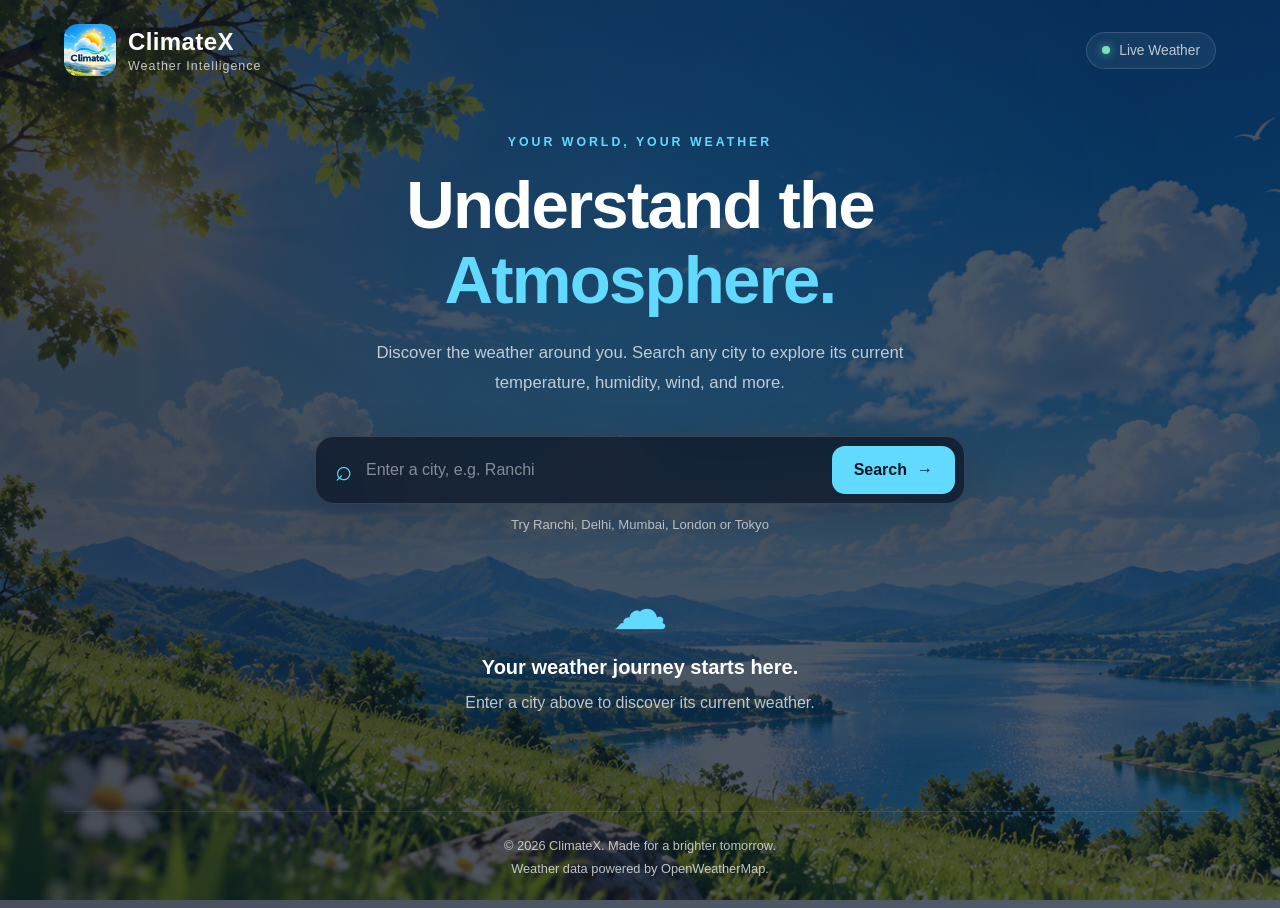
==== index.html @ df464b5b "Add Celsius and Fahrenheit temperature toggle" ====
<!DOCTYPE html>
<html lang="en">
<head>
    <meta charset="UTF-8">
    <meta name="viewport" content="width=device-width, initial-scale=1.0">
    <meta name="theme-color" content="#101827">
    <meta name="description" content="ClimateX — Explore current weather conditions, temperature, humidity, and wind speed for cities around the world.">
    <title>ClimateX | Weather Intelligence</title>
    <link rel="stylesheet" href="style.css">
</head>
<body>

    <div class="page-overlay"></div>

    <header class="header">
        <a href="#" class="brand" aria-label="ClimateX home">
            <img src="image/logo.png" alt="ClimateX logo" class="logo">
            <div class="brand-text">
                <h2>ClimateX</h2>
                <p>Weather Intelligence</p>
            </div>
        </a>

        <div class="header-label">
            <span class="status-dot"></span>
            Live Weather
        </div>
    </header>

    <main class="main-content">

        <section class="hero">
            <p class="eyebrow">YOUR WORLD, YOUR WEATHER</p>
            <h1>Understand the <span>Atmosphere.</span></h1>
            <p class="hero-description">
                Discover the weather around you. Search any city to explore
                its current temperature, humidity, wind, and more.
            </p>
        </section>

        <section class="search-section" aria-label="Search for a city">
            <form id="weatherForm" class="search-form">
                <label for="cityInput" class="sr-only">Enter city name</label>

                <span class="search-icon" aria-hidden="true">⌕</span>

                <input
                    type="text"
                    id="cityInput"
                    placeholder="Enter a city, e.g. Ranchi"
                    autocomplete="off"
                    maxlength="100"
                    required
                >

                <button type="submit" id="searchBtn">
                    Search <span aria-hidden="true">→</span>
                </button>
            </form>

            <p class="search-hint">
                Try Ranchi, Delhi, Mumbai, London or Tokyo
            </p>
        </section>

        <div id="loading" class="loading" role="status" aria-live="polite" hidden>
            <div class="spinner"></div>
            <p>Gathering weather intelligence...</p>
        </div>

        <div id="errorMessage" class="error-message" role="alert" hidden></div>

        <section id="weatherCard" class="weather-card" aria-label="Current weather" hidden>

            <div class="weather-card-header">
                <div>
                    <p class="card-label">CURRENT CONDITIONS</p>
                    <h2 id="cityName">City</h2>
                    <p id="countryName" class="country-name"></p>
                    <p id="currentDateTime" class="current-date-time">
                        Local date and time
                    </p>
                </div>

                <div class="weather-icon-container">
                    <img id="weatherIcon" src="" alt="" class="weather-icon">
                </div>
            </div>

            <div class="temperature-section">

                <div class="temperature-heading">
                    <span class="temperature-caption">Current temperature</span>

                    <div class="unit-toggle" role="group" aria-label="Temperature unit">
                        <button
                            type="button"
                            id="celsiusBtn"
                            class="unit-btn active"
                            aria-pressed="true"
                        >°C</button>

                        <button
                            type="button"
                            id="fahrenheitBtn"
                            class="unit-btn"
                            aria-pressed="false"
                        >°F</button>
                    </div>
                </div>

                <div class="temperature-value">
                    <span id="temperature">--</span>
                    <span class="degree" id="temperatureUnit">°C</span>
                </div>

                <p id="condition" class="weather-condition">Weather condition</p>
                <p class="temperature-caption">Current conditions</p>

            </div>

            <div class="weather-details">
                <article class="detail-item">
                    <div class="detail-icon" aria-hidden="true">💧</div>
                    <div>
                        <p class="detail-label">Humidity</p>
                        <p id="humidity" class="detail-value">--%</p>
                    </div>
                </article>

                <article class="detail-item">
                    <div class="detail-icon" aria-hidden="true">🌡️</div>
                    <div>
                        <p class="detail-label">Feels Like</p>
                        <p id="feelsLike" class="detail-value">--°C</p>
                    </div>
                </article>

                <article class="detail-item">
                    <div class="detail-icon" aria-hidden="true">💨</div>
                    <div>
                        <p class="detail-label">Wind Speed</p>
                        <p id="wind" class="detail-value">-- m/s</p>
                    </div>
                </article>
            </div>

            <button type="button" id="refreshBtn" class="refresh-btn">
                <span aria-hidden="true">↻</span> Refresh Weather
            </button>

        </section>

        <section id="emptyState" class="empty-state">
            <div class="empty-icon" aria-hidden="true">☁</div>
            <h2>Your weather journey starts here.</h2>
            <p>Enter a city above to discover its current weather.</p>
        </section>

    </main>

    <footer class="footer">
        <p>© 2026 ClimateX. Made for a brighter tomorrow.</p>
        <p>Weather data powered by OpenWeatherMap.</p>
    </footer>

    <script src="config.js"></script>
    <script src="scripts.js"></script>
</body>
</html>
---- style.css ----
/* ========================================
   ClimateX — Weather Intelligence
   Step 12: Temperature Toggle UI
======================================== */

:root {
    --accent: #62d9ff;
    --accent-dark: #26b7e8;
    --text-primary: #ffffff;
    --text-secondary: rgba(255, 255, 255, 0.72);
    --glass: rgba(15, 25, 43, 0.72);
    --glass-border: rgba(255, 255, 255, 0.14);
    --danger: #ff8585;
}

* {
    margin: 0;
    padding: 0;
    box-sizing: border-box;
}

html {
    scroll-behavior: smooth;
}

body {
    min-height: 100vh;
    display: flex;
    flex-direction: column;
    font-family: "Segoe UI", Arial, sans-serif;
    color: var(--text-primary);
    background:
        linear-gradient(135deg, rgba(9, 17, 33, 0.78), rgba(10, 25, 43, 0.70)),
        url("image/background.png") center / cover fixed no-repeat;
    overflow-x: hidden;
}

[hidden] {
    display: none !important;
}

.page-overlay {
    position: fixed;
    inset: 0;
    z-index: -1;
    pointer-events: none;
    background: radial-gradient(
        circle at 50% 30%,
        rgba(65, 158, 210, 0.12),
        transparent 60%
    );
}

/* Header */

.header {
    width: min(1160px, 90%);
    margin: 0 auto;
    padding: 24px 0;
    display: flex;
    align-items: center;
    justify-content: space-between;
    gap: 20px;
}

.brand {
    display: inline-flex;
    align-items: center;
    gap: 12px;
    color: inherit;
    text-decoration: none;
}

.logo {
    width: 52px;
    height: 52px;
    object-fit: contain;
    border-radius: 14px;
}

.brand-text h2 {
    font-size: 1.5rem;
    letter-spacing: 0.4px;
    font-weight: 750;
}

.brand-text p {
    margin-top: 3px;
    color: var(--text-secondary);
    font-size: 0.78rem;
    letter-spacing: 1px;
}

.header-label {
    display: flex;
    align-items: center;
    gap: 9px;
    padding: 10px 15px;
    border: 1px solid var(--glass-border);
    border-radius: 30px;
    background: rgba(255, 255, 255, 0.06);
    color: var(--text-secondary);
    font-size: 0.86rem;
}

.status-dot {
    width: 8px;
    height: 8px;
    background: #73e6b2;
    border-radius: 50%;
    box-shadow: 0 0 10px rgba(115, 230, 178, 0.7);
}

/* Main content */

.main-content {
    width: min(850px, 90%);
    margin: 35px auto 65px;
    flex: 1;
}

.hero {
    text-align: center;
    margin-bottom: 38px;
    animation: fadeUp 0.7s ease both;
}

.eyebrow {
    color: var(--accent);
    font-size: 0.77rem;
    font-weight: 700;
    letter-spacing: 3px;
    margin-bottom: 18px;
}

.hero h1 {
    font-size: clamp(2.25rem, 6vw, 4.2rem);
    line-height: 1.12;
    letter-spacing: -1.8px;
    font-weight: 800;
}

.hero h1 span {
    color: var(--accent);
}

.hero-description {
    max-width: 590px;
    margin: 20px auto 0;
    color: var(--text-secondary);
    font-size: 1.05rem;
    line-height: 1.8;
}

/* Search */

.search-section {
    width: min(650px, 100%);
    margin: 0 auto 32px;
}

.search-form {
    display: flex;
    align-items: center;
    gap: 12px;
    padding: 9px;
    border: 1px solid var(--glass-border);
    border-radius: 19px;
    background: rgba(16, 27, 44, 0.82);
    box-shadow: 0 16px 50px rgba(0, 0, 0, 0.18);
    backdrop-filter: blur(16px);
    transition: border-color 0.25s, box-shadow 0.25s;
}

.search-form:focus-within {
    border-color: rgba(98, 217, 255, 0.7);
    box-shadow: 0 0 0 4px rgba(98, 217, 255, 0.08);
}

.search-icon {
    padding-left: 10px;
    color: var(--accent);
    font-size: 1.8rem;
    line-height: 1;
}

.search-form input {
    width: 100%;
    min-width: 0;
    padding: 13px 2px;
    border: none;
    outline: none;
    color: white;
    background: transparent;
    font: inherit;
    font-size: 1rem;
}

.search-form input::placeholder {
    color: rgba(255, 255, 255, 0.48);
}

.search-form button {
    display: flex;
    align-items: center;
    justify-content: center;
    gap: 10px;
    flex-shrink: 0;
    min-height: 48px;
    padding: 0 22px;
    border: none;
    border-radius: 13px;
    color: #071623;
    background: var(--accent);
    font: inherit;
    font-weight: 750;
    cursor: pointer;
    transition: background 0.2s, transform 0.2s;
}

.search-form button:hover:not(:disabled) {
    background: #a0eaff;
    transform: translateY(-1px);
}

.search-form button:disabled {
    opacity: 0.7;
    cursor: wait;
}

.search-hint {
    margin: 13px 4px 0;
    color: var(--text-secondary);
    text-align: center;
    font-size: 0.82rem;
}

/* Loading and errors */

.loading {
    display: flex;
    align-items: center;
    justify-content: center;
    gap: 13px;
    margin: 25px auto;
    color: var(--text-secondary);
}

.spinner {
    width: 23px;
    height: 23px;
    border: 3px solid rgba(255, 255, 255, 0.18);
    border-top-color: var(--accent);
    border-radius: 50%;
    animation: spin 0.8s linear infinite;
}

.error-message {
    width: min(650px, 100%);
    margin: 20px auto;
    padding: 15px 18px;
    border: 1px solid rgba(255, 133, 133, 0.35);
    border-radius: 13px;
    background: rgba(130, 33, 42, 0.25);
    color: #ffd0d0;
    line-height: 1.6;
}

/* Weather card */

.weather-card {
    width: min(650px, 100%);
    margin: 32px auto;
    padding: 30px;
    overflow: hidden;
    border: 1px solid var(--glass-border);
    border-radius: 26px;
    background: var(--glass);
    box-shadow: 0 25px 75px rgba(0, 0, 0, 0.24);
    backdrop-filter: blur(20px);
    animation: cardAppear 0.5s ease both;
}

.weather-card-header {
    display: flex;
    align-items: center;
    justify-content: space-between;
    gap: 15px;
}

.card-label {
    margin-bottom: 10px;
    color: var(--accent);
    font-size: 0.72rem;
    font-weight: 750;
    letter-spacing: 2px;
}

.weather-card-header h2 {
    font-size: clamp(1.7rem, 5vw, 2.3rem);
    overflow-wrap: anywhere;
}

.country-name {
    margin-top: 4px;
    color: var(--text-secondary);
}

.current-date-time {
    margin: 12px 0 0;
    color: var(--text-secondary);
    font-size: 0.86rem;
    line-height: 1.6;
}

.weather-icon-container {
    display: flex;
    align-items: center;
    justify-content: center;
    flex-shrink: 0;
    width: 100px;
    height: 100px;
    border-radius: 22px;
    background: rgba(255, 255, 255, 0.055);
}

.weather-icon {
    width: 100px;
    height: 100px;
    object-fit: contain;
    animation: floatIcon 3s ease-in-out infinite;
}

/* Temperature display */

.temperature-section {
    padding: 24px 0 28px;
    border-bottom: 1px solid var(--glass-border);
}

.temperature-heading {
    display: flex;
    align-items: center;
    justify-content: space-between;
    gap: 12px;
    margin-bottom: 12px;
}

.temperature-caption {
    color: var(--text-secondary);
    font-size: 0.85rem;
}

.unit-toggle {
    display: flex;
    gap: 4px;
    padding: 4px;
    border: 1px solid var(--glass-border);
    border-radius: 12px;
    background: rgba(255, 255, 255, 0.05);
}

.unit-btn {
    min-width: 42px;
    padding: 8px 10px;
    border: none;
    border-radius: 8px;
    color: var(--text-secondary);
    background: transparent;
    font: inherit;
    font-weight: 700;
    cursor: pointer;
    transition: background 0.2s, color 0.2s, transform 0.2s;
}

.unit-btn:hover {
    color: white;
}

.unit-btn.active {
    color: #071623;
    background: var(--accent);
}

.unit-btn:active {
    transform: scale(0.96);
}

.unit-btn:focus-visible {
    outline: 2px solid white;
    outline-offset: 3px;
}

.temperature-value {
    display: flex;
    align-items: flex-start;
    font-size: clamp(4rem, 12vw, 6rem);
    font-weight: 750;
    letter-spacing: -4px;
    line-height: 1.1;
}

.degree {
    margin-top: 10px;
    color: var(--accent);
    font-size: 2rem;
    letter-spacing: 0;
}

.weather-condition {
    margin-top: 9px;
    color: var(--accent);
    font-size: 1.2rem;
    font-weight: 650;
    text-transform: capitalize;
}

.temperature-section > .temperature-caption {
    margin-top: 6px;
}

/* Weather details */

.weather-details {
    display: grid;
    grid-template-columns: repeat(3, minmax(0, 1fr));
    gap: 12px;
    margin-top: 24px;
}

.detail-item {
    display: flex;
    align-items: center;
    gap: 10px;
    min-width: 0;
    padding: 15px 12px;
    border: 1px solid rgba(255, 255, 255, 0.08);
    border-radius: 15px;
    background: rgba(255, 255, 255, 0.045);
}

.detail-icon {
    font-size: 1.3rem;
}

.detail-label {
    margin-bottom: 5px;
    color: var(--text-secondary);
    font-size: 0.75rem;
}

.detail-value {
    font-size: 1rem;
    font-weight: 750;
    overflow-wrap: anywhere;
}

.refresh-btn {
    display: block;
    margin: 24px auto 0;
    padding: 11px 18px;
    border: 1px solid var(--glass-border);
    border-radius: 12px;
    color: white;
    background: rgba(255, 255, 255, 0.06);
    font: inherit;
    cursor: pointer;
    transition: background 0.2s, border-color 0.2s;
}

.refresh-btn:hover {
    border-color: var(--accent);
    background: rgba(98, 217, 255, 0.1);
}

.refresh-btn span {
    margin-right: 5px;
    color: var(--accent);
    font-size: 1.1rem;
}

/* Empty state */

.empty-state {
    margin: 45px auto 30px;
    text-align: center;
    animation: fadeUp 0.7s ease both;
}

.empty-icon {
    margin-bottom: 14px;
    color: var(--accent);
    font-size: 3.5rem;
}

.empty-state h2 {
    font-size: 1.25rem;
}

.empty-state p {
    margin-top: 10px;
    color: var(--text-secondary);
    line-height: 1.7;
}

/* Footer */

.footer {
    width: min(1160px, 90%);
    margin: 0 auto;
    padding: 22px 0 28px;
    border-top: 1px solid rgba(255, 255, 255, 0.1);
    color: var(--text-secondary);
    text-align: center;
    font-size: 0.8rem;
    line-height: 1.8;
}

/* Accessibility */

.sr-only {
    position: absolute;
    width: 1px;
    height: 1px;
    padding: 0;
    margin: -1px;
    overflow: hidden;
    clip: rect(0, 0, 0, 0);
    white-space: nowrap;
    border: 0;
}

button:focus-visible,
input:focus-visible {
    outline: 2px solid var(--accent);
    outline-offset: 4px;
}

/* Animations */

@keyframes spin {
    to {
        transform: rotate(360deg);
    }
}

@keyframes fadeUp {
    from {
        opacity: 0;
        transform: translateY(14px);
    }

    to {
        opacity: 1;
        transform: translateY(0);
    }
}

@keyframes cardAppear {
    from {
        opacity: 0;
        transform: translateY(14px);
    }

    to {
        opacity: 1;
        transform: translateY(0);
    }
}

@keyframes floatIcon {
    0%, 100% {
        transform: translateY(0);
    }

    50% {
        transform: translateY(-6px);
    }
}

/* Responsive layout */

@media (max-width: 700px) {
    .header {
        padding: 18px 0;
    }

    .main-content {
        margin-top: 25px;
    }

    .hero-description {
        font-size: 0.96rem;
    }

    .weather-card {
        padding: 23px;
    }

    .weather-details {
        grid-template-columns: 1fr;
    }

    .detail-item {
        padding: 13px 15px;
    }
}

@media (max-width: 420px) {
    .header {
        align-items: flex-start;
    }

    .logo {
        width: 43px;
        height: 43px;
    }

    .brand-text h2 {
        font-size: 1.25rem;
    }

    .brand-text p {
        font-size: 0.68rem;
    }

    .header-label {
        padding: 8px 10px;
        font-size: 0.72rem;
    }

    .search-form {
        gap: 6px;
        padding: 7px;
    }

    .search-form input {
        font-size: 0.9rem;
    }

    .search-form button {
        min-height: 44px;
        padding: 0 12px;
        font-size: 0.88rem;
    }

    .search-icon {
        padding-left: 5px;
    }

    .weather-card {
        padding: 18px;
    }

    .weather-icon-container,
    .weather-icon {
        width: 76px;
        height: 76px;
    }

    .temperature-value {
        font-size: 4rem;
    }

    .unit-btn {
        min-width: 38px;
        padding: 8px;
    }
}

@media (prefers-reduced-motion: reduce) {
    *,
    *::before,
    *::after {
        scroll-behavior: auto !important;
        animation-duration: 0.01ms !important;
        animation-iteration-count: 1 !important;
        transition-duration: 0.01ms !important;
    }
}
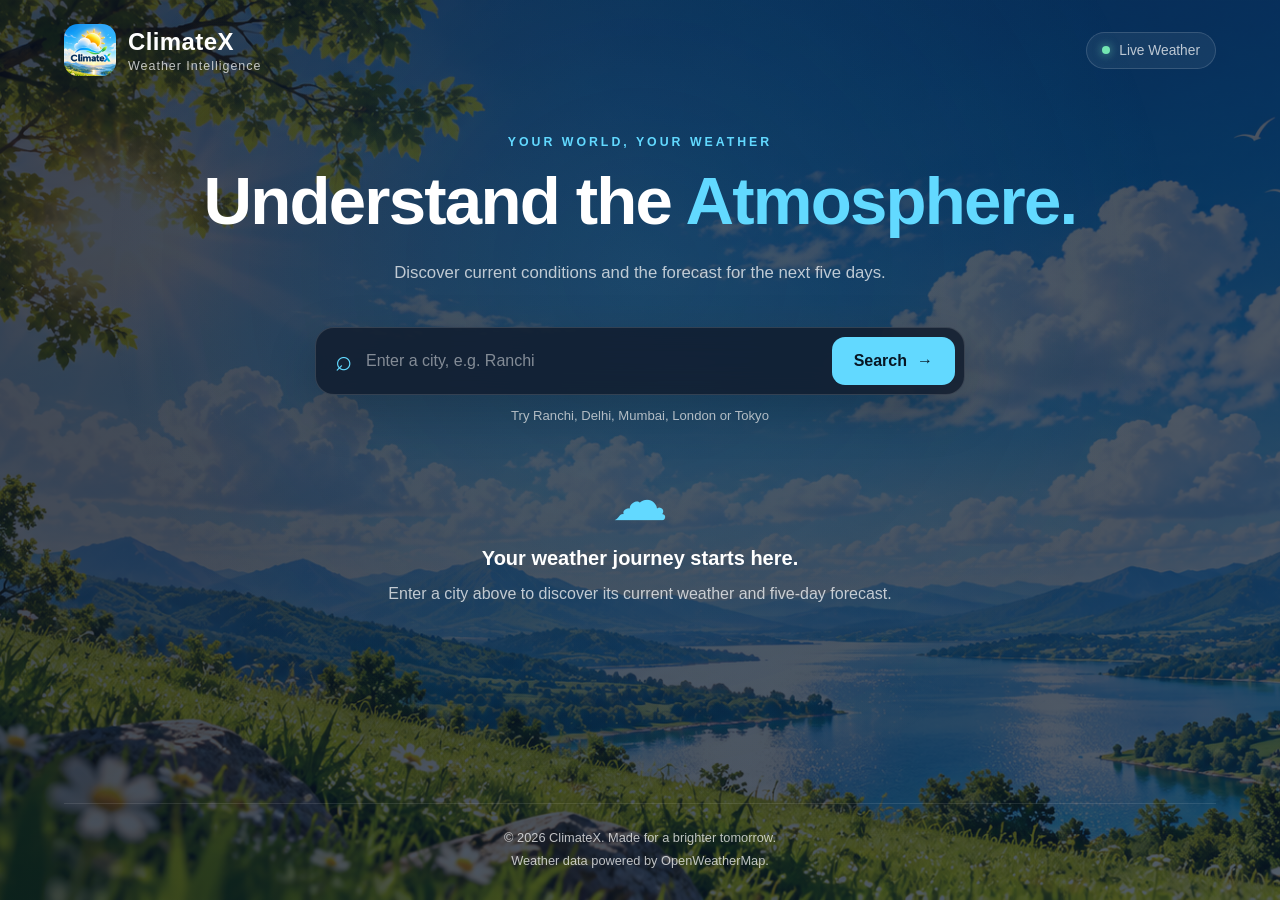
==== commit 1f53f616: "Add five-day weather forecast" ====
--- a/index.html
+++ b/index.html
@@ -4,12 +4,11 @@
     <meta charset="UTF-8">
     <meta name="viewport" content="width=device-width, initial-scale=1.0">
     <meta name="theme-color" content="#101827">
-    <meta name="description" content="ClimateX — Explore current weather conditions, temperature, humidity, and wind speed for cities around the world.">
+    <meta name="description" content="ClimateX — Current weather and five-day forecasts for cities around the world.">
     <title>ClimateX | Weather Intelligence</title>
     <link rel="stylesheet" href="style.css">
 </head>
 <body>
-
     <div class="page-overlay"></div>
 
     <header class="header">
@@ -28,22 +27,18 @@
     </header>
 
     <main class="main-content">
-
         <section class="hero">
             <p class="eyebrow">YOUR WORLD, YOUR WEATHER</p>
             <h1>Understand the <span>Atmosphere.</span></h1>
             <p class="hero-description">
-                Discover the weather around you. Search any city to explore
-                its current temperature, humidity, wind, and more.
+                Discover current conditions and the forecast for the next five days.
             </p>
         </section>
 
         <section class="search-section" aria-label="Search for a city">
             <form id="weatherForm" class="search-form">
                 <label for="cityInput" class="sr-only">Enter city name</label>
-
                 <span class="search-icon" aria-hidden="true">⌕</span>
-
                 <input
                     type="text"
                     id="cityInput"
@@ -52,15 +47,11 @@
                     maxlength="100"
                     required
                 >
-
                 <button type="submit" id="searchBtn">
                     Search <span aria-hidden="true">→</span>
                 </button>
             </form>
-
-            <p class="search-hint">
-                Try Ranchi, Delhi, Mumbai, London or Tokyo
-            </p>
+            <p class="search-hint">Try Ranchi, Delhi, Mumbai, London or Tokyo</p>
         </section>
 
         <div id="loading" class="loading" role="status" aria-live="polite" hidden>
@@ -71,41 +62,24 @@
         <div id="errorMessage" class="error-message" role="alert" hidden></div>
 
         <section id="weatherCard" class="weather-card" aria-label="Current weather" hidden>
-
             <div class="weather-card-header">
                 <div>
                     <p class="card-label">CURRENT CONDITIONS</p>
                     <h2 id="cityName">City</h2>
                     <p id="countryName" class="country-name"></p>
-                    <p id="currentDateTime" class="current-date-time">
-                        Local date and time
-                    </p>
+                    <p id="currentDateTime" class="current-date-time"></p>
                 </div>
-
                 <div class="weather-icon-container">
                     <img id="weatherIcon" src="" alt="" class="weather-icon">
                 </div>
             </div>
 
             <div class="temperature-section">
-
                 <div class="temperature-heading">
                     <span class="temperature-caption">Current temperature</span>
-
                     <div class="unit-toggle" role="group" aria-label="Temperature unit">
-                        <button
-                            type="button"
-                            id="celsiusBtn"
-                            class="unit-btn active"
-                            aria-pressed="true"
-                        >°C</button>
-
-                        <button
-                            type="button"
-                            id="fahrenheitBtn"
-                            class="unit-btn"
-                            aria-pressed="false"
-                        >°F</button>
+                        <button type="button" id="celsiusBtn" class="unit-btn active" aria-pressed="true">°C</button>
+                        <button type="button" id="fahrenheitBtn" class="unit-btn" aria-pressed="false">°F</button>
                     </div>
                 </div>
 
@@ -113,10 +87,8 @@
                     <span id="temperature">--</span>
                     <span class="degree" id="temperatureUnit">°C</span>
                 </div>
-
                 <p id="condition" class="weather-condition">Weather condition</p>
                 <p class="temperature-caption">Current conditions</p>
-
             </div>
 
             <div class="weather-details">
@@ -127,7 +99,6 @@
                         <p id="humidity" class="detail-value">--%</p>
                     </div>
                 </article>
-
                 <article class="detail-item">
                     <div class="detail-icon" aria-hidden="true">🌡️</div>
                     <div>
@@ -135,7 +106,6 @@
                         <p id="feelsLike" class="detail-value">--°C</p>
                     </div>
                 </article>
-
                 <article class="detail-item">
                     <div class="detail-icon" aria-hidden="true">💨</div>
                     <div>
@@ -148,15 +118,29 @@
             <button type="button" id="refreshBtn" class="refresh-btn">
                 <span aria-hidden="true">↻</span> Refresh Weather
             </button>
+        </section>
 
+        <section id="forecastSection" class="forecast-section" aria-label="Five-day forecast" hidden>
+            <div class="section-heading">
+                <div>
+                    <p class="eyebrow">PLAN AHEAD</p>
+                    <h2>5-Day Forecast</h2>
+                </div>
+                <p class="forecast-location" id="forecastLocation"></p>
+            </div>
+
+            <div id="forecastGrid" class="forecast-grid"></div>
+
+            <p class="forecast-note">
+                Daily temperatures are estimated from three-hour forecast intervals.
+            </p>
         </section>
 
         <section id="emptyState" class="empty-state">
             <div class="empty-icon" aria-hidden="true">☁</div>
             <h2>Your weather journey starts here.</h2>
-            <p>Enter a city above to discover its current weather.</p>
+            <p>Enter a city above to discover its current weather and five-day forecast.</p>
         </section>
-
     </main>
 
     <footer class="footer">
--- a/style.css
+++ b/style.css
@@ -1,6 +1,6 @@
 /* ========================================
    ClimateX — Weather Intelligence
-   Step 12: Temperature Toggle UI
+   Step 14: Five-day forecast
 ======================================== */
 
 :root {
@@ -8,9 +8,8 @@
     --accent-dark: #26b7e8;
     --text-primary: #ffffff;
     --text-secondary: rgba(255, 255, 255, 0.72);
-    --glass: rgba(15, 25, 43, 0.72);
+    --glass: rgba(15, 25, 43, 0.78);
     --glass-border: rgba(255, 255, 255, 0.14);
-    --danger: #ff8585;
 }
 
 * {
@@ -44,11 +43,7 @@
     inset: 0;
     z-index: -1;
     pointer-events: none;
-    background: radial-gradient(
-        circle at 50% 30%,
-        rgba(65, 158, 210, 0.12),
-        transparent 60%
-    );
+    background: radial-gradient(circle at 50% 30%, rgba(65, 158, 210, 0.12), transparent 60%);
 }
 
 /* Header */
@@ -111,10 +106,10 @@
     box-shadow: 0 0 10px rgba(115, 230, 178, 0.7);
 }
 
-/* Main content */
+/* Main content and hero */
 
 .main-content {
-    width: min(850px, 90%);
+    width: min(1000px, 90%);
     margin: 35px auto 65px;
     flex: 1;
 }
@@ -130,7 +125,7 @@
     font-size: 0.77rem;
     font-weight: 700;
     letter-spacing: 3px;
-    margin-bottom: 18px;
+    margin-bottom: 14px;
 }
 
 .hero h1 {
@@ -266,7 +261,7 @@
     line-height: 1.6;
 }
 
-/* Weather card */
+/* Current weather card */
 
 .weather-card {
     width: min(650px, 100%);
@@ -331,7 +326,7 @@
     animation: floatIcon 3s ease-in-out infinite;
 }
 
-/* Temperature display */
+/* Temperature and unit toggle */
 
 .temperature-section {
     padding: 24px 0 28px;
@@ -370,20 +365,12 @@
     font: inherit;
     font-weight: 700;
     cursor: pointer;
-    transition: background 0.2s, color 0.2s, transform 0.2s;
-}
-
-.unit-btn:hover {
-    color: white;
+    transition: background 0.2s, color 0.2s;
 }
 
 .unit-btn.active {
     color: #071623;
     background: var(--accent);
-}
-
-.unit-btn:active {
-    transform: scale(0.96);
 }
 
 .unit-btn:focus-visible {
@@ -419,7 +406,7 @@
     margin-top: 6px;
 }
 
-/* Weather details */
+/* Weather detail cards */
 
 .weather-details {
     display: grid;
@@ -479,6 +466,119 @@
     font-size: 1.1rem;
 }
 
+/* Five-day forecast */
+
+.forecast-section {
+    margin: 40px auto;
+    animation: fadeUp 0.5s ease both;
+}
+
+.section-heading {
+    display: flex;
+    align-items: end;
+    justify-content: space-between;
+    gap: 16px;
+    margin-bottom: 20px;
+}
+
+.section-heading .eyebrow {
+    margin-bottom: 8px;
+}
+
+.section-heading h2 {
+    font-size: clamp(1.5rem, 4vw, 2rem);
+}
+
+.forecast-location {
+    color: var(--text-secondary);
+    font-size: 0.85rem;
+    text-align: right;
+}
+
+.forecast-grid {
+    display: grid;
+    grid-template-columns: repeat(5, minmax(0, 1fr));
+    gap: 12px;
+}
+
+.forecast-card {
+    min-width: 0;
+    padding: 19px 10px;
+    border: 1px solid var(--glass-border);
+    border-radius: 19px;
+    background: var(--glass);
+    box-shadow: 0 14px 35px rgba(0, 0, 0, 0.12);
+    backdrop-filter: blur(14px);
+    text-align: center;
+    transition: transform 0.22s, border-color 0.22s, background 0.22s;
+}
+
+.forecast-card:hover {
+    transform: translateY(-4px);
+    border-color: rgba(98, 217, 255, 0.5);
+    background: rgba(25, 42, 65, 0.9);
+}
+
+.forecast-day {
+    color: var(--text-primary);
+    font-size: 0.91rem;
+    font-weight: 750;
+}
+
+.forecast-date {
+    margin-top: 5px;
+    color: var(--text-secondary);
+    font-size: 0.74rem;
+}
+
+.forecast-icon {
+    display: block;
+    width: 76px;
+    height: 76px;
+    max-width: 100%;
+    margin: 8px auto;
+    object-fit: contain;
+}
+
+.forecast-condition {
+    min-height: 34px;
+    color: var(--text-secondary);
+    font-size: 0.75rem;
+    line-height: 1.4;
+    text-transform: capitalize;
+}
+
+.forecast-temperatures {
+    display: flex;
+    align-items: center;
+    justify-content: center;
+    gap: 7px;
+    margin-top: 12px;
+    font-size: 0.9rem;
+    font-weight: 750;
+}
+
+.forecast-high {
+    color: var(--text-primary);
+}
+
+.forecast-low {
+    color: var(--text-secondary);
+}
+
+.forecast-humidity {
+    margin-top: 12px;
+    color: var(--accent);
+    font-size: 0.75rem;
+}
+
+.forecast-note {
+    margin-top: 14px;
+    color: var(--text-secondary);
+    font-size: 0.78rem;
+    line-height: 1.6;
+}
+
 /* Empty state */
 
 .empty-state {
@@ -549,7 +649,6 @@
         opacity: 0;
         transform: translateY(14px);
     }
-
     to {
         opacity: 1;
         transform: translateY(0);
@@ -561,7 +660,6 @@
         opacity: 0;
         transform: translateY(14px);
     }
-
     to {
         opacity: 1;
         transform: translateY(0);
@@ -572,13 +670,18 @@
     0%, 100% {
         transform: translateY(0);
     }
-
     50% {
         transform: translateY(-6px);
     }
 }
 
-/* Responsive layout */
+/* Responsive design */
+
+@media (max-width: 900px) {
+    .forecast-grid {
+        grid-template-columns: repeat(3, minmax(0, 1fr));
+    }
+}
 
 @media (max-width: 700px) {
     .header {
@@ -603,6 +706,14 @@
 
     .detail-item {
         padding: 13px 15px;
+    }
+
+    .forecast-grid {
+        grid-template-columns: repeat(2, minmax(0, 1fr));
+    }
+
+    .forecast-card:last-child {
+        grid-column: 1 / -1;
     }
 }
 
@@ -665,6 +776,15 @@
     .unit-btn {
         min-width: 38px;
         padding: 8px;
+    }
+
+    .section-heading {
+        align-items: start;
+        flex-direction: column;
+    }
+
+    .forecast-location {
+        text-align: left;
     }
 }
 
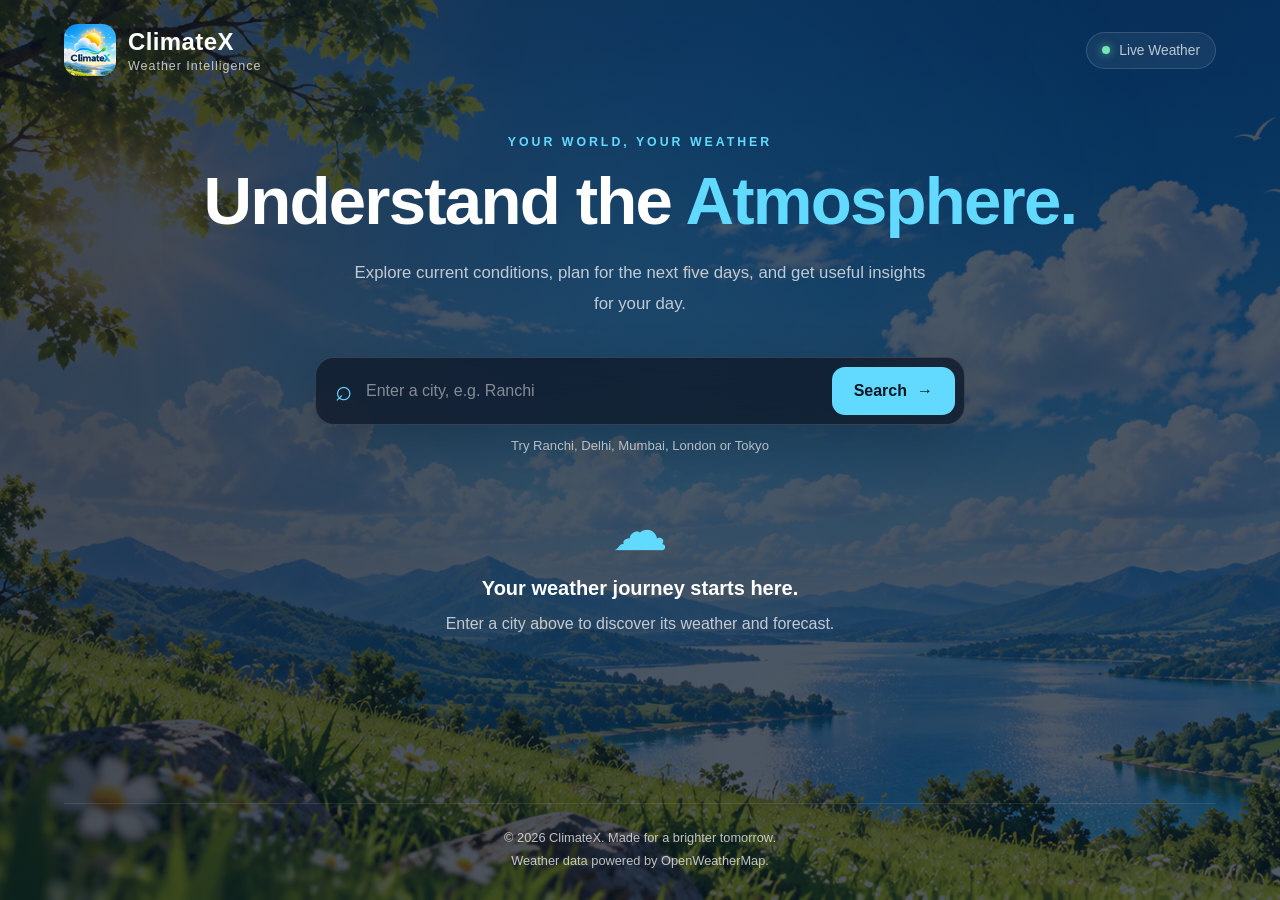
==== commit 1f7dc418: "Improve forecast reliability and add weather insights" ====
--- a/index.html
+++ b/index.html
@@ -4,7 +4,7 @@
     <meta charset="UTF-8">
     <meta name="viewport" content="width=device-width, initial-scale=1.0">
     <meta name="theme-color" content="#101827">
-    <meta name="description" content="ClimateX — Current weather and five-day forecasts for cities around the world.">
+    <meta name="description" content="ClimateX provides current weather, five-day forecasts, and personalized weather insights.">
     <title>ClimateX | Weather Intelligence</title>
     <link rel="stylesheet" href="style.css">
 </head>
@@ -31,7 +31,8 @@
             <p class="eyebrow">YOUR WORLD, YOUR WEATHER</p>
             <h1>Understand the <span>Atmosphere.</span></h1>
             <p class="hero-description">
-                Discover current conditions and the forecast for the next five days.
+                Explore current conditions, plan for the next five days,
+                and get useful insights for your day.
             </p>
         </section>
 
@@ -99,6 +100,7 @@
                         <p id="humidity" class="detail-value">--%</p>
                     </div>
                 </article>
+
                 <article class="detail-item">
                     <div class="detail-icon" aria-hidden="true">🌡️</div>
                     <div>
@@ -106,6 +108,7 @@
                         <p id="feelsLike" class="detail-value">--°C</p>
                     </div>
                 </article>
+
                 <article class="detail-item">
                     <div class="detail-icon" aria-hidden="true">💨</div>
                     <div>
@@ -120,6 +123,27 @@
             </button>
         </section>
 
+        <!-- Weather insights -->
+        <section id="insightsSection" class="insights-section" aria-label="Weather insights" hidden>
+            <div class="section-heading">
+                <div>
+                    <p class="eyebrow">SMART RECOMMENDATIONS</p>
+                    <h2>Weather Insights</h2>
+                </div>
+            </div>
+
+            <p class="insights-intro">
+                Helpful suggestions based on the weather conditions.
+            </p>
+
+            <div id="insightsGrid" class="insights-grid"></div>
+
+            <p class="insights-disclaimer">
+                Suggestions are general guidance based on available weather data.
+            </p>
+        </section>
+
+        <!-- Five-day forecast -->
         <section id="forecastSection" class="forecast-section" aria-label="Five-day forecast" hidden>
             <div class="section-heading">
                 <div>
@@ -129,17 +153,23 @@
                 <p class="forecast-location" id="forecastLocation"></p>
             </div>
 
+            <div id="forecastLoading" class="forecast-loading" hidden>
+                <div class="spinner"></div>
+                <p>Loading forecast...</p>
+            </div>
+
+            <div id="forecastError" class="forecast-error" role="status" hidden></div>
             <div id="forecastGrid" class="forecast-grid"></div>
 
-            <p class="forecast-note">
-                Daily temperatures are estimated from three-hour forecast intervals.
+            <p id="forecastNote" class="forecast-note">
+                Daily highs and lows are estimated from three-hour forecast intervals.
             </p>
         </section>
 
         <section id="emptyState" class="empty-state">
             <div class="empty-icon" aria-hidden="true">☁</div>
             <h2>Your weather journey starts here.</h2>
-            <p>Enter a city above to discover its current weather and five-day forecast.</p>
+            <p>Enter a city above to discover its weather and forecast.</p>
         </section>
     </main>
 
--- a/style.css
+++ b/style.css
@@ -1,6 +1,6 @@
 /* ========================================
    ClimateX — Weather Intelligence
-   Step 14: Five-day forecast
+   Combined Steps 1 and 2
 ======================================== */
 
 :root {
@@ -43,7 +43,11 @@
     inset: 0;
     z-index: -1;
     pointer-events: none;
-    background: radial-gradient(circle at 50% 30%, rgba(65, 158, 210, 0.12), transparent 60%);
+    background: radial-gradient(
+        circle at 50% 30%,
+        rgba(65, 158, 210, 0.12),
+        transparent 60%
+    );
 }
 
 /* Header */
@@ -106,7 +110,7 @@
     box-shadow: 0 0 10px rgba(115, 230, 178, 0.7);
 }
 
-/* Main content and hero */
+/* Main content */
 
 .main-content {
     width: min(1000px, 90%);
@@ -232,7 +236,8 @@
 
 /* Loading and errors */
 
-.loading {
+.loading,
+.forecast-loading {
     display: flex;
     align-items: center;
     justify-content: center;
@@ -250,7 +255,8 @@
     animation: spin 0.8s linear infinite;
 }
 
-.error-message {
+.error-message,
+.forecast-error {
     width: min(650px, 100%);
     margin: 20px auto;
     padding: 15px 18px;
@@ -259,6 +265,11 @@
     background: rgba(130, 33, 42, 0.25);
     color: #ffd0d0;
     line-height: 1.6;
+}
+
+.forecast-error {
+    width: 100%;
+    margin: 0 0 18px;
 }
 
 /* Current weather card */
@@ -326,7 +337,7 @@
     animation: floatIcon 3s ease-in-out infinite;
 }
 
-/* Temperature and unit toggle */
+/* Temperature and units */
 
 .temperature-section {
     padding: 24px 0 28px;
@@ -406,7 +417,7 @@
     margin-top: 6px;
 }
 
-/* Weather detail cards */
+/* Weather details */
 
 .weather-details {
     display: grid;
@@ -466,12 +477,7 @@
     font-size: 1.1rem;
 }
 
-/* Five-day forecast */
-
-.forecast-section {
-    margin: 40px auto;
-    animation: fadeUp 0.5s ease both;
-}
+/* Shared section headings */
 
 .section-heading {
     display: flex;
@@ -487,6 +493,82 @@
 
 .section-heading h2 {
     font-size: clamp(1.5rem, 4vw, 2rem);
+}
+
+/* Weather insights */
+
+.insights-section {
+    margin: 40px auto;
+    animation: fadeUp 0.5s ease both;
+}
+
+.insights-intro {
+    margin-top: -7px;
+    margin-bottom: 20px;
+    color: var(--text-secondary);
+    font-size: 0.92rem;
+    line-height: 1.7;
+}
+
+.insights-grid {
+    display: grid;
+    grid-template-columns: repeat(2, minmax(0, 1fr));
+    gap: 14px;
+}
+
+.insight-card {
+    display: flex;
+    align-items: flex-start;
+    gap: 14px;
+    padding: 19px;
+    border: 1px solid var(--glass-border);
+    border-radius: 18px;
+    background: var(--glass);
+    backdrop-filter: blur(14px);
+    transition: transform 0.2s, border-color 0.2s;
+}
+
+.insight-card:hover {
+    transform: translateY(-3px);
+    border-color: rgba(98, 217, 255, 0.45);
+}
+
+.insight-icon {
+    display: flex;
+    align-items: center;
+    justify-content: center;
+    flex-shrink: 0;
+    width: 44px;
+    height: 44px;
+    border-radius: 13px;
+    background: rgba(98, 217, 255, 0.1);
+    font-size: 1.45rem;
+}
+
+.insight-title {
+    margin-bottom: 7px;
+    font-size: 0.98rem;
+    font-weight: 750;
+}
+
+.insight-description {
+    color: var(--text-secondary);
+    font-size: 0.86rem;
+    line-height: 1.65;
+}
+
+.insights-disclaimer {
+    margin-top: 15px;
+    color: var(--text-secondary);
+    font-size: 0.77rem;
+    line-height: 1.6;
+}
+
+/* Five-day forecast */
+
+.forecast-section {
+    margin: 40px auto;
+    animation: fadeUp 0.5s ease both;
 }
 
 .forecast-location {
@@ -510,17 +592,15 @@
     box-shadow: 0 14px 35px rgba(0, 0, 0, 0.12);
     backdrop-filter: blur(14px);
     text-align: center;
-    transition: transform 0.22s, border-color 0.22s, background 0.22s;
+    transition: transform 0.22s, border-color 0.22s;
 }
 
 .forecast-card:hover {
     transform: translateY(-4px);
     border-color: rgba(98, 217, 255, 0.5);
-    background: rgba(25, 42, 65, 0.9);
 }
 
 .forecast-day {
-    color: var(--text-primary);
     font-size: 0.91rem;
     font-weight: 750;
 }
@@ -579,7 +659,7 @@
     line-height: 1.6;
 }
 
-/* Empty state */
+/* Empty state and footer */
 
 .empty-state {
     margin: 45px auto 30px;
@@ -602,8 +682,6 @@
     color: var(--text-secondary);
     line-height: 1.7;
 }
-
-/* Footer */
 
 .footer {
     width: min(1160px, 90%);
@@ -639,9 +717,7 @@
 /* Animations */
 
 @keyframes spin {
-    to {
-        transform: rotate(360deg);
-    }
+    to { transform: rotate(360deg); }
 }
 
 @keyframes fadeUp {
@@ -667,12 +743,8 @@
 }
 
 @keyframes floatIcon {
-    0%, 100% {
-        transform: translateY(0);
-    }
-    50% {
-        transform: translateY(-6px);
-    }
+    0%, 100% { transform: translateY(0); }
+    50% { transform: translateY(-6px); }
 }
 
 /* Responsive design */
@@ -714,6 +786,10 @@
 
     .forecast-card:last-child {
         grid-column: 1 / -1;
+    }
+
+    .insights-grid {
+        grid-template-columns: 1fr;
     }
 }
 
@@ -779,12 +855,16 @@
     }
 
     .section-heading {
-        align-items: start;
+        align-items: flex-start;
         flex-direction: column;
     }
 
     .forecast-location {
         text-align: left;
+    }
+
+    .insight-card {
+        padding: 15px;
     }
 }
 
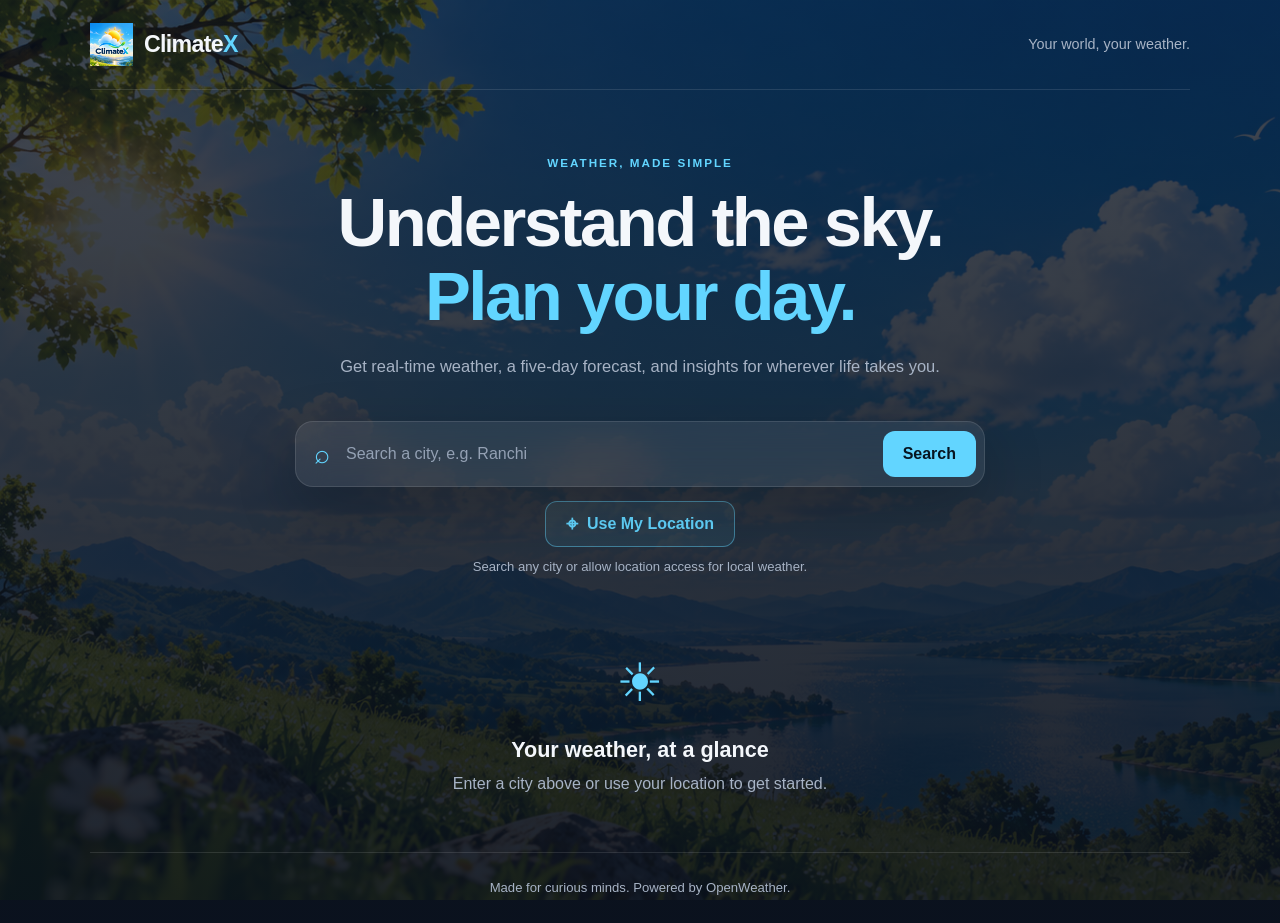
==== commit 0b8f227a: "Add current location weather search" ====
--- a/index.html
+++ b/index.html
@@ -4,179 +4,142 @@
     <meta charset="UTF-8">
     <meta name="viewport" content="width=device-width, initial-scale=1.0">
     <meta name="theme-color" content="#101827">
-    <meta name="description" content="ClimateX provides current weather, five-day forecasts, and personalized weather insights.">
-    <title>ClimateX | Weather Intelligence</title>
+    <meta name="description" content="ClimateX gives you current weather, a five-day forecast, and helpful weather insights.">
+    <title>ClimateX | Weather Forecast</title>
     <link rel="stylesheet" href="style.css">
 </head>
 <body>
-    <div class="page-overlay"></div>
+    <div class="page-shell">
+        <header class="site-header">
+            <a class="brand" href="#" aria-label="ClimateX home">
+                <img src="image/logo.png" alt="ClimateX logo" class="brand-logo">
+                <span>Climate<span class="brand-accent">X</span></span>
+            </a>
+            <p class="header-tagline">Your world, your weather.</p>
+        </header>
 
-    <header class="header">
-        <a href="#" class="brand" aria-label="ClimateX home">
-            <img src="image/logo.png" alt="ClimateX logo" class="logo">
-            <div class="brand-text">
-                <h2>ClimateX</h2>
-                <p>Weather Intelligence</p>
-            </div>
-        </a>
+        <main>
+            <section class="hero">
+                <p class="eyebrow">WEATHER, MADE SIMPLE</p>
+                <h1>Understand the sky.<br><span>Plan your day.</span></h1>
+                <p class="hero-description">
+                    Get real-time weather, a five-day forecast, and insights for wherever life takes you.
+                </p>
+            </section>
 
-        <div class="header-label">
-            <span class="status-dot"></span>
-            Live Weather
-        </div>
-    </header>
+            <section class="search-section" aria-label="Find weather">
+                <form id="weatherForm" class="search-form">
+                    <label class="visually-hidden" for="cityInput">Enter a city name</label>
+                    <span class="search-icon" aria-hidden="true">⌕</span>
+                    <input
+                        type="text"
+                        id="cityInput"
+                        placeholder="Search a city, e.g. Ranchi"
+                        autocomplete="off"
+                        maxlength="80"
+                    >
+                    <button type="submit" id="searchBtn" class="primary-btn">Search</button>
+                </form>
 
-    <main class="main-content">
-        <section class="hero">
-            <p class="eyebrow">YOUR WORLD, YOUR WEATHER</p>
-            <h1>Understand the <span>Atmosphere.</span></h1>
-            <p class="hero-description">
-                Explore current conditions, plan for the next five days,
-                and get useful insights for your day.
-            </p>
-        </section>
+                <button type="button" id="locationBtn" class="location-btn">
+                    <span aria-hidden="true">⌖</span>
+                    <span id="locationBtnText">Use My Location</span>
+                </button>
 
-        <section class="search-section" aria-label="Search for a city">
-            <form id="weatherForm" class="search-form">
-                <label for="cityInput" class="sr-only">Enter city name</label>
-                <span class="search-icon" aria-hidden="true">⌕</span>
-                <input
-                    type="text"
-                    id="cityInput"
-                    placeholder="Enter a city, e.g. Ranchi"
-                    autocomplete="off"
-                    maxlength="100"
-                    required
-                >
-                <button type="submit" id="searchBtn">
-                    Search <span aria-hidden="true">→</span>
-                </button>
-            </form>
-            <p class="search-hint">Try Ranchi, Delhi, Mumbai, London or Tokyo</p>
-        </section>
+                <p class="search-hint">Search any city or allow location access for local weather.</p>
+            </section>
 
-        <div id="loading" class="loading" role="status" aria-live="polite" hidden>
-            <div class="spinner"></div>
-            <p>Gathering weather intelligence...</p>
-        </div>
-
-        <div id="errorMessage" class="error-message" role="alert" hidden></div>
-
-        <section id="weatherCard" class="weather-card" aria-label="Current weather" hidden>
-            <div class="weather-card-header">
-                <div>
-                    <p class="card-label">CURRENT CONDITIONS</p>
-                    <h2 id="cityName">City</h2>
-                    <p id="countryName" class="country-name"></p>
-                    <p id="currentDateTime" class="current-date-time"></p>
-                </div>
-                <div class="weather-icon-container">
-                    <img id="weatherIcon" src="" alt="" class="weather-icon">
-                </div>
+            <div id="loading" class="status-message" role="status" aria-live="polite" hidden>
+                <span class="spinner" aria-hidden="true"></span>
+                <span>Getting your weather...</span>
             </div>
 
-            <div class="temperature-section">
-                <div class="temperature-heading">
-                    <span class="temperature-caption">Current temperature</span>
-                    <div class="unit-toggle" role="group" aria-label="Temperature unit">
-                        <button type="button" id="celsiusBtn" class="unit-btn active" aria-pressed="true">°C</button>
-                        <button type="button" id="fahrenheitBtn" class="unit-btn" aria-pressed="false">°F</button>
+            <div id="errorMessage" class="error-message" role="alert" hidden></div>
+
+            <section id="weatherCard" class="weather-card glass-card" aria-label="Current weather" hidden>
+                <div class="weather-card-top">
+                    <div>
+                        <p class="section-kicker">CURRENT WEATHER</p>
+                        <h2 id="cityName">City</h2>
+                        <p id="countryName" class="muted-text"></p>
+                        <p id="currentDateTime" class="muted-text"></p>
+                    </div>
+                    <button type="button" id="refreshBtn" class="icon-btn" aria-label="Refresh weather" title="Refresh weather">↻</button>
+                </div>
+
+                <div class="current-weather-main">
+                    <div class="weather-visual">
+                        <img id="weatherIcon" src="" alt="" class="current-weather-icon">
+                        <p id="condition" class="condition-text">Weather condition</p>
+                    </div>
+                    <div class="temperature-block">
+                        <div class="temperature-line">
+                            <span id="temperature">--</span>
+                            <span id="temperatureUnit" class="temperature-symbol">°C</span>
+                        </div>
+                        <p class="muted-text">Feels like <span id="feelsLike">--</span></p>
+                        <div class="unit-toggle" aria-label="Temperature unit">
+                            <button type="button" id="celsiusBtn" class="unit-btn active" aria-pressed="true">°C</button>
+                            <button type="button" id="fahrenheitBtn" class="unit-btn" aria-pressed="false">°F</button>
+                        </div>
                     </div>
                 </div>
 
-                <div class="temperature-value">
-                    <span id="temperature">--</span>
-                    <span class="degree" id="temperatureUnit">°C</span>
+                <div class="weather-details">
+                    <div class="detail-item">
+                        <span class="detail-icon" aria-hidden="true">💧</span>
+                        <div>
+                            <p class="detail-label">Humidity</p>
+                            <p id="humidity" class="detail-value">--%</p>
+                        </div>
+                    </div>
+                    <div class="detail-item">
+                        <span class="detail-icon" aria-hidden="true">🌬️</span>
+                        <div>
+                            <p class="detail-label">Wind speed</p>
+                            <p id="wind" class="detail-value">-- m/s</p>
+                        </div>
+                    </div>
                 </div>
-                <p id="condition" class="weather-condition">Weather condition</p>
-                <p class="temperature-caption">Current conditions</p>
-            </div>
+            </section>
 
-            <div class="weather-details">
-                <article class="detail-item">
-                    <div class="detail-icon" aria-hidden="true">💧</div>
+            <section id="insightsSection" class="content-section" hidden>
+                <div class="section-heading">
                     <div>
-                        <p class="detail-label">Humidity</p>
-                        <p id="humidity" class="detail-value">--%</p>
+                        <p class="section-kicker">SMART WEATHER</p>
+                        <h2>Weather Insights</h2>
                     </div>
-                </article>
+                    <p class="section-description">A little context for your day.</p>
+                </div>
+                <div id="insightsGrid" class="insights-grid"></div>
+            </section>
 
-                <article class="detail-item">
-                    <div class="detail-icon" aria-hidden="true">🌡️</div>
+            <section id="forecastSection" class="content-section" hidden>
+                <div class="section-heading">
                     <div>
-                        <p class="detail-label">Feels Like</p>
-                        <p id="feelsLike" class="detail-value">--°C</p>
+                        <p class="section-kicker">PLAN AHEAD</p>
+                        <h2>Five-Day Forecast</h2>
                     </div>
-                </article>
+                    <p id="forecastLocation" class="section-description"></p>
+                </div>
 
-                <article class="detail-item">
-                    <div class="detail-icon" aria-hidden="true">💨</div>
-                    <div>
-                        <p class="detail-label">Wind Speed</p>
-                        <p id="wind" class="detail-value">-- m/s</p>
-                    </div>
-                </article>
-            </div>
+                <div id="forecastLoading" class="forecast-status" hidden>Loading forecast...</div>
+                <div id="forecastError" class="forecast-error" role="status" hidden></div>
+                <div id="forecastGrid" class="forecast-grid"></div>
+                <p id="forecastNote" class="forecast-note">Forecast temperatures are estimates from available forecast intervals.</p>
+            </section>
 
-            <button type="button" id="refreshBtn" class="refresh-btn">
-                <span aria-hidden="true">↻</span> Refresh Weather
-            </button>
-        </section>
+            <section id="emptyState" class="empty-state" aria-live="polite">
+                <div class="empty-state-icon" aria-hidden="true">☀</div>
+                <h2>Your weather, at a glance</h2>
+                <p>Enter a city above or use your location to get started.</p>
+            </section>
+        </main>
 
-        <!-- Weather insights -->
-        <section id="insightsSection" class="insights-section" aria-label="Weather insights" hidden>
-            <div class="section-heading">
-                <div>
-                    <p class="eyebrow">SMART RECOMMENDATIONS</p>
-                    <h2>Weather Insights</h2>
-                </div>
-            </div>
-
-            <p class="insights-intro">
-                Helpful suggestions based on the weather conditions.
-            </p>
-
-            <div id="insightsGrid" class="insights-grid"></div>
-
-            <p class="insights-disclaimer">
-                Suggestions are general guidance based on available weather data.
-            </p>
-        </section>
-
-        <!-- Five-day forecast -->
-        <section id="forecastSection" class="forecast-section" aria-label="Five-day forecast" hidden>
-            <div class="section-heading">
-                <div>
-                    <p class="eyebrow">PLAN AHEAD</p>
-                    <h2>5-Day Forecast</h2>
-                </div>
-                <p class="forecast-location" id="forecastLocation"></p>
-            </div>
-
-            <div id="forecastLoading" class="forecast-loading" hidden>
-                <div class="spinner"></div>
-                <p>Loading forecast...</p>
-            </div>
-
-            <div id="forecastError" class="forecast-error" role="status" hidden></div>
-            <div id="forecastGrid" class="forecast-grid"></div>
-
-            <p id="forecastNote" class="forecast-note">
-                Daily highs and lows are estimated from three-hour forecast intervals.
-            </p>
-        </section>
-
-        <section id="emptyState" class="empty-state">
-            <div class="empty-icon" aria-hidden="true">☁</div>
-            <h2>Your weather journey starts here.</h2>
-            <p>Enter a city above to discover its weather and forecast.</p>
-        </section>
-    </main>
-
-    <footer class="footer">
-        <p>© 2026 ClimateX. Made for a brighter tomorrow.</p>
-        <p>Weather data powered by OpenWeatherMap.</p>
-    </footer>
+        <footer class="site-footer">
+            <p>Made for curious minds. Powered by OpenWeather.</p>
+        </footer>
+    </div>
 
     <script src="config.js"></script>
     <script src="scripts.js"></script>
--- a/style.css
+++ b/style.css
@@ -1,20 +1,18 @@
-/* ========================================
-   ClimateX — Weather Intelligence
-   Combined Steps 1 and 2
-======================================== */
-
 :root {
-    --accent: #62d9ff;
-    --accent-dark: #26b7e8;
-    --text-primary: #ffffff;
-    --text-secondary: rgba(255, 255, 255, 0.72);
-    --glass: rgba(15, 25, 43, 0.78);
-    --glass-border: rgba(255, 255, 255, 0.14);
+    --background: #101827;
+    --surface: rgba(25, 38, 58, 0.82);
+    --surface-light: rgba(255, 255, 255, 0.055);
+    --border: rgba(255, 255, 255, 0.11);
+    --text: #f4f7fb;
+    --muted: #a7b3c5;
+    --accent: #62d5ff;
+    --accent-strong: #28b9ed;
+    --danger: #ff8e9b;
+    --radius: 22px;
+    --shadow: 0 20px 60px rgba(0, 0, 0, 0.22);
 }
 
 * {
-    margin: 0;
-    padding: 0;
     box-sizing: border-box;
 }
 
@@ -23,120 +21,113 @@
 }
 
 body {
+    margin: 0;
     min-height: 100vh;
-    display: flex;
-    flex-direction: column;
-    font-family: "Segoe UI", Arial, sans-serif;
-    color: var(--text-primary);
+    color: var(--text);
     background:
-        linear-gradient(135deg, rgba(9, 17, 33, 0.78), rgba(10, 25, 43, 0.70)),
-        url("image/background.png") center / cover fixed no-repeat;
-    overflow-x: hidden;
+        linear-gradient(rgba(10, 17, 29, 0.76), rgba(10, 17, 29, 0.92)),
+        url("image/background.png") center / cover fixed,
+        var(--background);
+    font-family: Inter, "Segoe UI", Arial, sans-serif;
+    line-height: 1.5;
+}
+
+button,
+input {
+    font: inherit;
+}
+
+button {
+    cursor: pointer;
+}
+
+button:focus-visible,
+input:focus-visible,
+a:focus-visible {
+    outline: 2px solid var(--accent);
+    outline-offset: 4px;
+}
+
+button:disabled {
+    cursor: not-allowed;
+    opacity: 0.6;
 }
 
 [hidden] {
     display: none !important;
 }
 
-.page-overlay {
-    position: fixed;
-    inset: 0;
-    z-index: -1;
-    pointer-events: none;
-    background: radial-gradient(
-        circle at 50% 30%,
-        rgba(65, 158, 210, 0.12),
-        transparent 60%
-    );
-}
-
-/* Header */
-
-.header {
-    width: min(1160px, 90%);
+.page-shell {
+    width: min(1100px, calc(100% - 40px));
     margin: 0 auto;
-    padding: 24px 0;
+}
+
+.site-header {
+    min-height: 90px;
     display: flex;
     align-items: center;
     justify-content: space-between;
-    gap: 20px;
+    gap: 18px;
+    border-bottom: 1px solid var(--border);
 }
 
 .brand {
     display: inline-flex;
     align-items: center;
-    gap: 12px;
-    color: inherit;
+    gap: 11px;
+    color: var(--text);
+    font-size: 1.45rem;
+    font-weight: 800;
+    letter-spacing: -0.7px;
     text-decoration: none;
 }
 
-.logo {
-    width: 52px;
-    height: 52px;
+.brand-logo {
+    width: 43px;
+    height: 43px;
     object-fit: contain;
-    border-radius: 14px;
-}
-
-.brand-text h2 {
-    font-size: 1.5rem;
-    letter-spacing: 0.4px;
-    font-weight: 750;
-}
-
-.brand-text p {
-    margin-top: 3px;
-    color: var(--text-secondary);
-    font-size: 0.78rem;
-    letter-spacing: 1px;
-}
-
-.header-label {
-    display: flex;
-    align-items: center;
-    gap: 9px;
-    padding: 10px 15px;
-    border: 1px solid var(--glass-border);
-    border-radius: 30px;
-    background: rgba(255, 255, 255, 0.06);
-    color: var(--text-secondary);
-    font-size: 0.86rem;
-}
-
-.status-dot {
-    width: 8px;
-    height: 8px;
-    background: #73e6b2;
-    border-radius: 50%;
-    box-shadow: 0 0 10px rgba(115, 230, 178, 0.7);
-}
-
-/* Main content */
-
-.main-content {
-    width: min(1000px, 90%);
-    margin: 35px auto 65px;
-    flex: 1;
+}
+
+.brand-accent {
+    color: var(--accent);
+}
+
+.header-tagline,
+.muted-text,
+.search-hint,
+.section-description,
+.forecast-note {
+    color: var(--muted);
+}
+
+.header-tagline {
+    margin: 0;
+    font-size: 0.9rem;
 }
 
 .hero {
+    padding: 64px 0 30px;
     text-align: center;
-    margin-bottom: 38px;
-    animation: fadeUp 0.7s ease both;
+    animation: rise-in 0.65s ease both;
+}
+
+.eyebrow,
+.section-kicker {
+    color: var(--accent);
+    font-size: 0.73rem;
+    font-weight: 800;
+    letter-spacing: 2px;
 }
 
 .eyebrow {
-    color: var(--accent);
-    font-size: 0.77rem;
-    font-weight: 700;
-    letter-spacing: 3px;
-    margin-bottom: 14px;
+    margin: 0 0 14px;
 }
 
 .hero h1 {
-    font-size: clamp(2.25rem, 6vw, 4.2rem);
-    line-height: 1.12;
-    letter-spacing: -1.8px;
-    font-weight: 800;
+    margin: 0;
+    font-size: clamp(2.4rem, 6vw, 4.3rem);
+    line-height: 1.08;
+    letter-spacing: -2.5px;
 }
 
 .hero h1 span {
@@ -144,437 +135,319 @@
 }
 
 .hero-description {
-    max-width: 590px;
+    max-width: 600px;
     margin: 20px auto 0;
-    color: var(--text-secondary);
-    font-size: 1.05rem;
-    line-height: 1.8;
-}
-
-/* Search */
+    color: var(--muted);
+    font-size: 1.03rem;
+}
 
 .search-section {
-    width: min(650px, 100%);
-    margin: 0 auto 32px;
+    width: min(690px, 100%);
+    margin: 12px auto 32px;
+    text-align: center;
 }
 
 .search-form {
     display: flex;
     align-items: center;
     gap: 12px;
-    padding: 9px;
-    border: 1px solid var(--glass-border);
-    border-radius: 19px;
-    background: rgba(16, 27, 44, 0.82);
-    box-shadow: 0 16px 50px rgba(0, 0, 0, 0.18);
+    padding: 8px;
+    border: 1px solid var(--border);
+    border-radius: 18px;
+    background: rgba(255, 255, 255, 0.075);
+    box-shadow: var(--shadow);
     backdrop-filter: blur(16px);
-    transition: border-color 0.25s, box-shadow 0.25s;
-}
-
-.search-form:focus-within {
-    border-color: rgba(98, 217, 255, 0.7);
-    box-shadow: 0 0 0 4px rgba(98, 217, 255, 0.08);
 }
 
 .search-icon {
     padding-left: 10px;
     color: var(--accent);
-    font-size: 1.8rem;
+    font-size: 1.7rem;
     line-height: 1;
 }
 
 .search-form input {
     width: 100%;
     min-width: 0;
-    padding: 13px 2px;
-    border: none;
+    padding: 12px 4px;
+    border: 0;
     outline: none;
-    color: white;
+    color: var(--text);
     background: transparent;
-    font: inherit;
-    font-size: 1rem;
 }
 
 .search-form input::placeholder {
-    color: rgba(255, 255, 255, 0.48);
-}
-
-.search-form button {
-    display: flex;
+    color: #94a1b4;
+}
+
+.search-form input:focus-visible {
+    outline: none;
+}
+
+.primary-btn,
+.location-btn {
+    display: inline-flex;
     align-items: center;
     justify-content: center;
-    gap: 10px;
+    gap: 9px;
+    min-height: 46px;
+    padding: 0 20px;
+    border-radius: 12px;
+    font-weight: 750;
+    transition: transform 0.2s ease, background 0.2s ease, border-color 0.2s ease;
+}
+
+.primary-btn {
     flex-shrink: 0;
-    min-height: 48px;
-    padding: 0 22px;
-    border: none;
+    border: 0;
+    color: #071521;
+    background: var(--accent);
+}
+
+.primary-btn:hover:not(:disabled) {
+    transform: translateY(-1px);
+    background: #8be2ff;
+}
+
+.location-btn {
+    margin-top: 14px;
+    border: 1px solid rgba(98, 213, 255, 0.45);
+    color: var(--accent);
+    background: rgba(98, 213, 255, 0.075);
+}
+
+.location-btn:hover:not(:disabled) {
+    transform: translateY(-1px);
+    border-color: var(--accent);
+    background: rgba(98, 213, 255, 0.15);
+}
+
+.location-btn span:first-child {
+    font-size: 1.3rem;
+}
+
+.search-hint {
+    margin: 10px 0 0;
+    font-size: 0.82rem;
+}
+
+.glass-card {
+    border: 1px solid var(--border);
+    border-radius: var(--radius);
+    background: var(--surface);
+    box-shadow: var(--shadow);
+    backdrop-filter: blur(18px);
+}
+
+.weather-card {
+    padding: clamp(22px, 4vw, 36px);
+    animation: rise-in 0.5s ease both;
+}
+
+.weather-card-top,
+.section-heading {
+    display: flex;
+    align-items: flex-start;
+    justify-content: space-between;
+    gap: 18px;
+}
+
+.section-kicker {
+    margin: 0 0 6px;
+}
+
+.weather-card h2,
+.section-heading h2 {
+    margin: 0;
+    font-size: clamp(1.5rem, 3vw, 2rem);
+    letter-spacing: -0.7px;
+}
+
+.weather-card-top .muted-text {
+    margin: 4px 0 0;
+    font-size: 0.9rem;
+}
+
+.icon-btn {
+    width: 43px;
+    height: 43px;
+    border: 1px solid var(--border);
     border-radius: 13px;
-    color: #071623;
-    background: var(--accent);
-    font: inherit;
-    font-weight: 750;
-    cursor: pointer;
-    transition: background 0.2s, transform 0.2s;
-}
-
-.search-form button:hover:not(:disabled) {
-    background: #a0eaff;
-    transform: translateY(-1px);
-}
-
-.search-form button:disabled {
-    opacity: 0.7;
-    cursor: wait;
-}
-
-.search-hint {
-    margin: 13px 4px 0;
-    color: var(--text-secondary);
-    text-align: center;
-    font-size: 0.82rem;
-}
-
-/* Loading and errors */
-
-.loading,
-.forecast-loading {
-    display: flex;
-    align-items: center;
-    justify-content: center;
-    gap: 13px;
-    margin: 25px auto;
-    color: var(--text-secondary);
-}
-
-.spinner {
-    width: 23px;
-    height: 23px;
-    border: 3px solid rgba(255, 255, 255, 0.18);
-    border-top-color: var(--accent);
-    border-radius: 50%;
-    animation: spin 0.8s linear infinite;
-}
-
-.error-message,
-.forecast-error {
-    width: min(650px, 100%);
-    margin: 20px auto;
-    padding: 15px 18px;
-    border: 1px solid rgba(255, 133, 133, 0.35);
-    border-radius: 13px;
-    background: rgba(130, 33, 42, 0.25);
-    color: #ffd0d0;
-    line-height: 1.6;
-}
-
-.forecast-error {
-    width: 100%;
-    margin: 0 0 18px;
-}
-
-/* Current weather card */
-
-.weather-card {
-    width: min(650px, 100%);
-    margin: 32px auto;
-    padding: 30px;
-    overflow: hidden;
-    border: 1px solid var(--glass-border);
-    border-radius: 26px;
-    background: var(--glass);
-    box-shadow: 0 25px 75px rgba(0, 0, 0, 0.24);
-    backdrop-filter: blur(20px);
-    animation: cardAppear 0.5s ease both;
-}
-
-.weather-card-header {
+    color: var(--accent);
+    background: var(--surface-light);
+    font-size: 1.7rem;
+    line-height: 1;
+    transition: transform 0.3s ease, background 0.2s ease;
+}
+
+.icon-btn:hover:not(:disabled) {
+    transform: rotate(45deg);
+    background: rgba(98, 213, 255, 0.12);
+}
+
+.current-weather-main {
     display: flex;
     align-items: center;
     justify-content: space-between;
-    gap: 15px;
-}
-
-.card-label {
-    margin-bottom: 10px;
-    color: var(--accent);
-    font-size: 0.72rem;
-    font-weight: 750;
-    letter-spacing: 2px;
-}
-
-.weather-card-header h2 {
-    font-size: clamp(1.7rem, 5vw, 2.3rem);
-    overflow-wrap: anywhere;
-}
-
-.country-name {
-    margin-top: 4px;
-    color: var(--text-secondary);
-}
-
-.current-date-time {
-    margin: 12px 0 0;
-    color: var(--text-secondary);
-    font-size: 0.86rem;
-    line-height: 1.6;
-}
-
-.weather-icon-container {
-    display: flex;
+    gap: 28px;
+    padding: 24px 0;
+}
+
+.weather-visual {
+    display: flex;
+    flex-direction: column;
     align-items: center;
-    justify-content: center;
-    flex-shrink: 0;
-    width: 100px;
-    height: 100px;
-    border-radius: 22px;
-    background: rgba(255, 255, 255, 0.055);
-}
-
-.weather-icon {
-    width: 100px;
-    height: 100px;
+    text-align: center;
+}
+
+.current-weather-icon {
+    width: 112px;
+    height: 112px;
     object-fit: contain;
-    animation: floatIcon 3s ease-in-out infinite;
-}
-
-/* Temperature and units */
-
-.temperature-section {
-    padding: 24px 0 28px;
-    border-bottom: 1px solid var(--glass-border);
-}
-
-.temperature-heading {
-    display: flex;
-    align-items: center;
-    justify-content: space-between;
-    gap: 12px;
-    margin-bottom: 12px;
-}
-
-.temperature-caption {
-    color: var(--text-secondary);
-    font-size: 0.85rem;
-}
-
-.unit-toggle {
-    display: flex;
-    gap: 4px;
-    padding: 4px;
-    border: 1px solid var(--glass-border);
-    border-radius: 12px;
-    background: rgba(255, 255, 255, 0.05);
-}
-
-.unit-btn {
-    min-width: 42px;
-    padding: 8px 10px;
-    border: none;
-    border-radius: 8px;
-    color: var(--text-secondary);
-    background: transparent;
-    font: inherit;
-    font-weight: 700;
-    cursor: pointer;
-    transition: background 0.2s, color 0.2s;
-}
-
-.unit-btn.active {
-    color: #071623;
-    background: var(--accent);
-}
-
-.unit-btn:focus-visible {
-    outline: 2px solid white;
-    outline-offset: 3px;
-}
-
-.temperature-value {
+    filter: drop-shadow(0 8px 20px rgba(98, 213, 255, 0.15));
+}
+
+.condition-text {
+    margin: 0;
+    font-weight: 650;
+    text-transform: capitalize;
+}
+
+.temperature-block {
+    min-width: 190px;
+    text-align: right;
+}
+
+.temperature-line {
     display: flex;
     align-items: flex-start;
-    font-size: clamp(4rem, 12vw, 6rem);
-    font-weight: 750;
-    letter-spacing: -4px;
-    line-height: 1.1;
-}
-
-.degree {
-    margin-top: 10px;
+    justify-content: flex-end;
+    gap: 3px;
+    font-size: clamp(4rem, 10vw, 6.6rem);
+    font-weight: 300;
+    letter-spacing: -5px;
+    line-height: 1;
+}
+
+.temperature-symbol {
+    padding-top: 8px;
     color: var(--accent);
     font-size: 2rem;
     letter-spacing: 0;
 }
 
-.weather-condition {
-    margin-top: 9px;
-    color: var(--accent);
-    font-size: 1.2rem;
-    font-weight: 650;
-    text-transform: capitalize;
-}
-
-.temperature-section > .temperature-caption {
-    margin-top: 6px;
-}
-
-/* Weather details */
+.temperature-block .muted-text {
+    margin: 12px 0;
+}
+
+.unit-toggle {
+    display: inline-flex;
+    gap: 4px;
+    padding: 4px;
+    border: 1px solid var(--border);
+    border-radius: 12px;
+    background: rgba(0, 0, 0, 0.12);
+}
+
+.unit-btn {
+    min-width: 42px;
+    padding: 6px 10px;
+    border: 0;
+    border-radius: 8px;
+    color: var(--muted);
+    background: transparent;
+    font-weight: 700;
+}
+
+.unit-btn.active {
+    color: #071521;
+    background: var(--accent);
+}
 
 .weather-details {
-    display: grid;
-    grid-template-columns: repeat(3, minmax(0, 1fr));
-    gap: 12px;
-    margin-top: 24px;
-}
-
-.detail-item {
-    display: flex;
-    align-items: center;
-    gap: 10px;
-    min-width: 0;
-    padding: 15px 12px;
-    border: 1px solid rgba(255, 255, 255, 0.08);
-    border-radius: 15px;
-    background: rgba(255, 255, 255, 0.045);
-}
-
-.detail-icon {
-    font-size: 1.3rem;
-}
-
-.detail-label {
-    margin-bottom: 5px;
-    color: var(--text-secondary);
-    font-size: 0.75rem;
-}
-
-.detail-value {
-    font-size: 1rem;
-    font-weight: 750;
-    overflow-wrap: anywhere;
-}
-
-.refresh-btn {
-    display: block;
-    margin: 24px auto 0;
-    padding: 11px 18px;
-    border: 1px solid var(--glass-border);
-    border-radius: 12px;
-    color: white;
-    background: rgba(255, 255, 255, 0.06);
-    font: inherit;
-    cursor: pointer;
-    transition: background 0.2s, border-color 0.2s;
-}
-
-.refresh-btn:hover {
-    border-color: var(--accent);
-    background: rgba(98, 217, 255, 0.1);
-}
-
-.refresh-btn span {
-    margin-right: 5px;
-    color: var(--accent);
-    font-size: 1.1rem;
-}
-
-/* Shared section headings */
-
-.section-heading {
-    display: flex;
-    align-items: end;
-    justify-content: space-between;
-    gap: 16px;
-    margin-bottom: 20px;
-}
-
-.section-heading .eyebrow {
-    margin-bottom: 8px;
-}
-
-.section-heading h2 {
-    font-size: clamp(1.5rem, 4vw, 2rem);
-}
-
-/* Weather insights */
-
-.insights-section {
-    margin: 40px auto;
-    animation: fadeUp 0.5s ease both;
-}
-
-.insights-intro {
-    margin-top: -7px;
-    margin-bottom: 20px;
-    color: var(--text-secondary);
-    font-size: 0.92rem;
-    line-height: 1.7;
-}
-
-.insights-grid {
     display: grid;
     grid-template-columns: repeat(2, minmax(0, 1fr));
     gap: 14px;
+    padding-top: 22px;
+    border-top: 1px solid var(--border);
+}
+
+.detail-item {
+    display: flex;
+    align-items: center;
+    gap: 13px;
+    padding: 16px;
+    border: 1px solid var(--border);
+    border-radius: 15px;
+    background: var(--surface-light);
+}
+
+.detail-icon {
+    font-size: 1.5rem;
+}
+
+.detail-label {
+    margin: 0;
+    color: var(--muted);
+    font-size: 0.82rem;
+}
+
+.detail-value {
+    margin: 3px 0 0;
+    font-size: 1.1rem;
+    font-weight: 750;
+}
+
+.content-section {
+    margin-top: 42px;
+    animation: rise-in 0.55s ease both;
+}
+
+.section-heading {
+    align-items: flex-end;
+    margin-bottom: 18px;
+}
+
+.section-heading .section-description {
+    margin: 0;
+    font-size: 0.88rem;
+    text-align: right;
+}
+
+.insights-grid {
+    display: grid;
+    grid-template-columns: repeat(4, minmax(0, 1fr));
+    gap: 14px;
 }
 
 .insight-card {
-    display: flex;
-    align-items: flex-start;
-    gap: 14px;
-    padding: 19px;
-    border: 1px solid var(--glass-border);
-    border-radius: 18px;
-    background: var(--glass);
-    backdrop-filter: blur(14px);
-    transition: transform 0.2s, border-color 0.2s;
-}
-
-.insight-card:hover {
+    min-height: 145px;
+    padding: 20px;
+    border: 1px solid var(--border);
+    border-radius: 17px;
+    background: var(--surface-light);
+    transition: transform 0.2s ease, border-color 0.2s ease;
+}
+
+.insight-card:hover,
+.forecast-card:hover {
     transform: translateY(-3px);
-    border-color: rgba(98, 217, 255, 0.45);
+    border-color: rgba(98, 213, 255, 0.42);
 }
 
 .insight-icon {
-    display: flex;
-    align-items: center;
-    justify-content: center;
-    flex-shrink: 0;
-    width: 44px;
-    height: 44px;
-    border-radius: 13px;
-    background: rgba(98, 217, 255, 0.1);
-    font-size: 1.45rem;
-}
-
-.insight-title {
-    margin-bottom: 7px;
+    font-size: 1.5rem;
+}
+
+.insight-card h3 {
+    margin: 10px 0 5px;
     font-size: 0.98rem;
-    font-weight: 750;
-}
-
-.insight-description {
-    color: var(--text-secondary);
-    font-size: 0.86rem;
-    line-height: 1.65;
-}
-
-.insights-disclaimer {
-    margin-top: 15px;
-    color: var(--text-secondary);
-    font-size: 0.77rem;
-    line-height: 1.6;
-}
-
-/* Five-day forecast */
-
-.forecast-section {
-    margin: 40px auto;
-    animation: fadeUp 0.5s ease both;
-}
-
-.forecast-location {
-    color: var(--text-secondary);
+}
+
+.insight-card p {
+    margin: 0;
+    color: var(--muted);
     font-size: 0.85rem;
-    text-align: right;
 }
 
 .forecast-grid {
@@ -585,118 +458,143 @@
 
 .forecast-card {
     min-width: 0;
-    padding: 19px 10px;
-    border: 1px solid var(--glass-border);
-    border-radius: 19px;
-    background: var(--glass);
-    box-shadow: 0 14px 35px rgba(0, 0, 0, 0.12);
-    backdrop-filter: blur(14px);
+    padding: 18px 12px;
+    border: 1px solid var(--border);
+    border-radius: 17px;
+    background: var(--surface-light);
     text-align: center;
-    transition: transform 0.22s, border-color 0.22s;
-}
-
-.forecast-card:hover {
-    transform: translateY(-4px);
-    border-color: rgba(98, 217, 255, 0.5);
+    transition: transform 0.2s ease, border-color 0.2s ease;
 }
 
 .forecast-day {
-    font-size: 0.91rem;
+    margin: 0;
+    font-size: 0.9rem;
     font-weight: 750;
 }
 
 .forecast-date {
-    margin-top: 5px;
-    color: var(--text-secondary);
-    font-size: 0.74rem;
+    margin: 3px 0 0;
+    color: var(--muted);
+    font-size: 0.75rem;
 }
 
 .forecast-icon {
-    display: block;
-    width: 76px;
-    height: 76px;
-    max-width: 100%;
-    margin: 8px auto;
+    width: 66px;
+    height: 66px;
+    margin: 7px auto;
     object-fit: contain;
 }
 
 .forecast-condition {
-    min-height: 34px;
-    color: var(--text-secondary);
-    font-size: 0.75rem;
-    line-height: 1.4;
+    min-height: 36px;
+    margin: 0;
+    color: var(--muted);
+    font-size: 0.77rem;
     text-transform: capitalize;
 }
 
 .forecast-temperatures {
+    display: flex;
+    justify-content: center;
+    gap: 9px;
+    margin-top: 12px;
+    font-size: 0.95rem;
+    font-weight: 750;
+}
+
+.forecast-low {
+    color: var(--muted);
+    font-weight: 500;
+}
+
+.forecast-humidity {
+    margin: 10px 0 0;
+    color: var(--muted);
+    font-size: 0.76rem;
+}
+
+.forecast-note {
+    margin: 14px 0 0;
+    font-size: 0.78rem;
+}
+
+.forecast-status,
+.forecast-error {
+    padding: 13px 16px;
+    margin-bottom: 14px;
+    border-radius: 12px;
+    background: var(--surface-light);
+    color: var(--muted);
+}
+
+.forecast-error {
+    border: 1px solid rgba(255, 142, 155, 0.25);
+    color: var(--danger);
+}
+
+.status-message {
     display: flex;
     align-items: center;
     justify-content: center;
-    gap: 7px;
-    margin-top: 12px;
-    font-size: 0.9rem;
-    font-weight: 750;
-}
-
-.forecast-high {
-    color: var(--text-primary);
-}
-
-.forecast-low {
-    color: var(--text-secondary);
-}
-
-.forecast-humidity {
-    margin-top: 12px;
+    gap: 12px;
+    padding: 18px;
+    color: var(--muted);
+}
+
+.spinner {
+    width: 20px;
+    height: 20px;
+    border: 2px solid rgba(98, 213, 255, 0.25);
+    border-top-color: var(--accent);
+    border-radius: 50%;
+    animation: spin 0.8s linear infinite;
+}
+
+.error-message {
+    width: min(690px, 100%);
+    margin: 0 auto 20px;
+    padding: 14px 16px;
+    border: 1px solid rgba(255, 142, 155, 0.3);
+    border-radius: 13px;
+    color: var(--danger);
+    background: rgba(255, 80, 100, 0.07);
+    text-align: center;
+}
+
+.empty-state {
+    padding: 34px 20px 56px;
+    text-align: center;
+}
+
+.empty-state-icon {
     color: var(--accent);
-    font-size: 0.75rem;
-}
-
-.forecast-note {
-    margin-top: 14px;
-    color: var(--text-secondary);
-    font-size: 0.78rem;
-    line-height: 1.6;
-}
-
-/* Empty state and footer */
-
-.empty-state {
-    margin: 45px auto 30px;
+    font-size: 3.3rem;
+    animation: float 3s ease-in-out infinite;
+}
+
+.empty-state h2 {
+    margin: 12px 0 6px;
+    font-size: 1.35rem;
+}
+
+.empty-state p {
+    margin: 0;
+    color: var(--muted);
+}
+
+.site-footer {
+    padding: 25px 0;
+    border-top: 1px solid var(--border);
+    color: var(--muted);
+    font-size: 0.82rem;
     text-align: center;
-    animation: fadeUp 0.7s ease both;
-}
-
-.empty-icon {
-    margin-bottom: 14px;
-    color: var(--accent);
-    font-size: 3.5rem;
-}
-
-.empty-state h2 {
-    font-size: 1.25rem;
-}
-
-.empty-state p {
-    margin-top: 10px;
-    color: var(--text-secondary);
-    line-height: 1.7;
-}
-
-.footer {
-    width: min(1160px, 90%);
-    margin: 0 auto;
-    padding: 22px 0 28px;
-    border-top: 1px solid rgba(255, 255, 255, 0.1);
-    color: var(--text-secondary);
-    text-align: center;
-    font-size: 0.8rem;
-    line-height: 1.8;
-}
-
-/* Accessibility */
-
-.sr-only {
+}
+
+.site-footer p {
+    margin: 0;
+}
+
+.visually-hidden {
     position: absolute;
     width: 1px;
     height: 1px;
@@ -708,22 +606,14 @@
     border: 0;
 }
 
-button:focus-visible,
-input:focus-visible {
-    outline: 2px solid var(--accent);
-    outline-offset: 4px;
-}
-
-/* Animations */
-
 @keyframes spin {
     to { transform: rotate(360deg); }
 }
 
-@keyframes fadeUp {
+@keyframes rise-in {
     from {
         opacity: 0;
-        transform: translateY(14px);
+        transform: translateY(12px);
     }
     to {
         opacity: 1;
@@ -731,140 +621,111 @@
     }
 }
 
-@keyframes cardAppear {
-    from {
-        opacity: 0;
-        transform: translateY(14px);
-    }
-    to {
-        opacity: 1;
-        transform: translateY(0);
-    }
-}
-
-@keyframes floatIcon {
+@keyframes float {
     0%, 100% { transform: translateY(0); }
-    50% { transform: translateY(-6px); }
-}
-
-/* Responsive design */
-
-@media (max-width: 900px) {
+    50% { transform: translateY(-8px); }
+}
+
+@media (max-width: 850px) {
+    .insights-grid {
+        grid-template-columns: repeat(2, minmax(0, 1fr));
+    }
+
     .forecast-grid {
         grid-template-columns: repeat(3, minmax(0, 1fr));
     }
 }
 
-@media (max-width: 700px) {
-    .header {
-        padding: 18px 0;
-    }
-
-    .main-content {
-        margin-top: 25px;
+@media (max-width: 560px) {
+    .page-shell {
+        width: min(100% - 26px, 1100px);
+    }
+
+    .site-header {
+        min-height: 76px;
+    }
+
+    .brand {
+        font-size: 1.2rem;
+    }
+
+    .brand-logo {
+        width: 36px;
+        height: 36px;
+    }
+
+    .header-tagline {
+        max-width: 125px;
+        font-size: 0.75rem;
+        text-align: right;
+    }
+
+    .hero {
+        padding: 46px 0 24px;
+    }
+
+    .hero h1 {
+        letter-spacing: -1.5px;
     }
 
     .hero-description {
-        font-size: 0.96rem;
-    }
-
-    .weather-card {
-        padding: 23px;
+        font-size: 0.92rem;
+    }
+
+    .search-form {
+        gap: 7px;
+    }
+
+    .search-form input {
+        font-size: 0.9rem;
+    }
+
+    .primary-btn {
+        padding: 0 13px;
+    }
+
+    .current-weather-main {
+        flex-direction: column;
+        gap: 20px;
+    }
+
+    .temperature-block {
+        text-align: center;
+    }
+
+    .temperature-line {
+        justify-content: center;
     }
 
     .weather-details {
-        grid-template-columns: 1fr;
+        gap: 9px;
     }
 
     .detail-item {
-        padding: 13px 15px;
+        gap: 8px;
+        padding: 12px 9px;
+    }
+
+    .detail-value {
+        font-size: 0.98rem;
+    }
+
+    .section-heading {
+        flex-direction: column;
+        align-items: flex-start;
+        gap: 7px;
+    }
+
+    .section-heading .section-description {
+        text-align: left;
     }
 
     .forecast-grid {
         grid-template-columns: repeat(2, minmax(0, 1fr));
     }
 
-    .forecast-card:last-child {
+    .forecast-card:last-child:nth-child(odd) {
         grid-column: 1 / -1;
-    }
-
-    .insights-grid {
-        grid-template-columns: 1fr;
-    }
-}
-
-@media (max-width: 420px) {
-    .header {
-        align-items: flex-start;
-    }
-
-    .logo {
-        width: 43px;
-        height: 43px;
-    }
-
-    .brand-text h2 {
-        font-size: 1.25rem;
-    }
-
-    .brand-text p {
-        font-size: 0.68rem;
-    }
-
-    .header-label {
-        padding: 8px 10px;
-        font-size: 0.72rem;
-    }
-
-    .search-form {
-        gap: 6px;
-        padding: 7px;
-    }
-
-    .search-form input {
-        font-size: 0.9rem;
-    }
-
-    .search-form button {
-        min-height: 44px;
-        padding: 0 12px;
-        font-size: 0.88rem;
-    }
-
-    .search-icon {
-        padding-left: 5px;
-    }
-
-    .weather-card {
-        padding: 18px;
-    }
-
-    .weather-icon-container,
-    .weather-icon {
-        width: 76px;
-        height: 76px;
-    }
-
-    .temperature-value {
-        font-size: 4rem;
-    }
-
-    .unit-btn {
-        min-width: 38px;
-        padding: 8px;
-    }
-
-    .section-heading {
-        align-items: flex-start;
-        flex-direction: column;
-    }
-
-    .forecast-location {
-        text-align: left;
-    }
-
-    .insight-card {
-        padding: 15px;
     }
 }
 
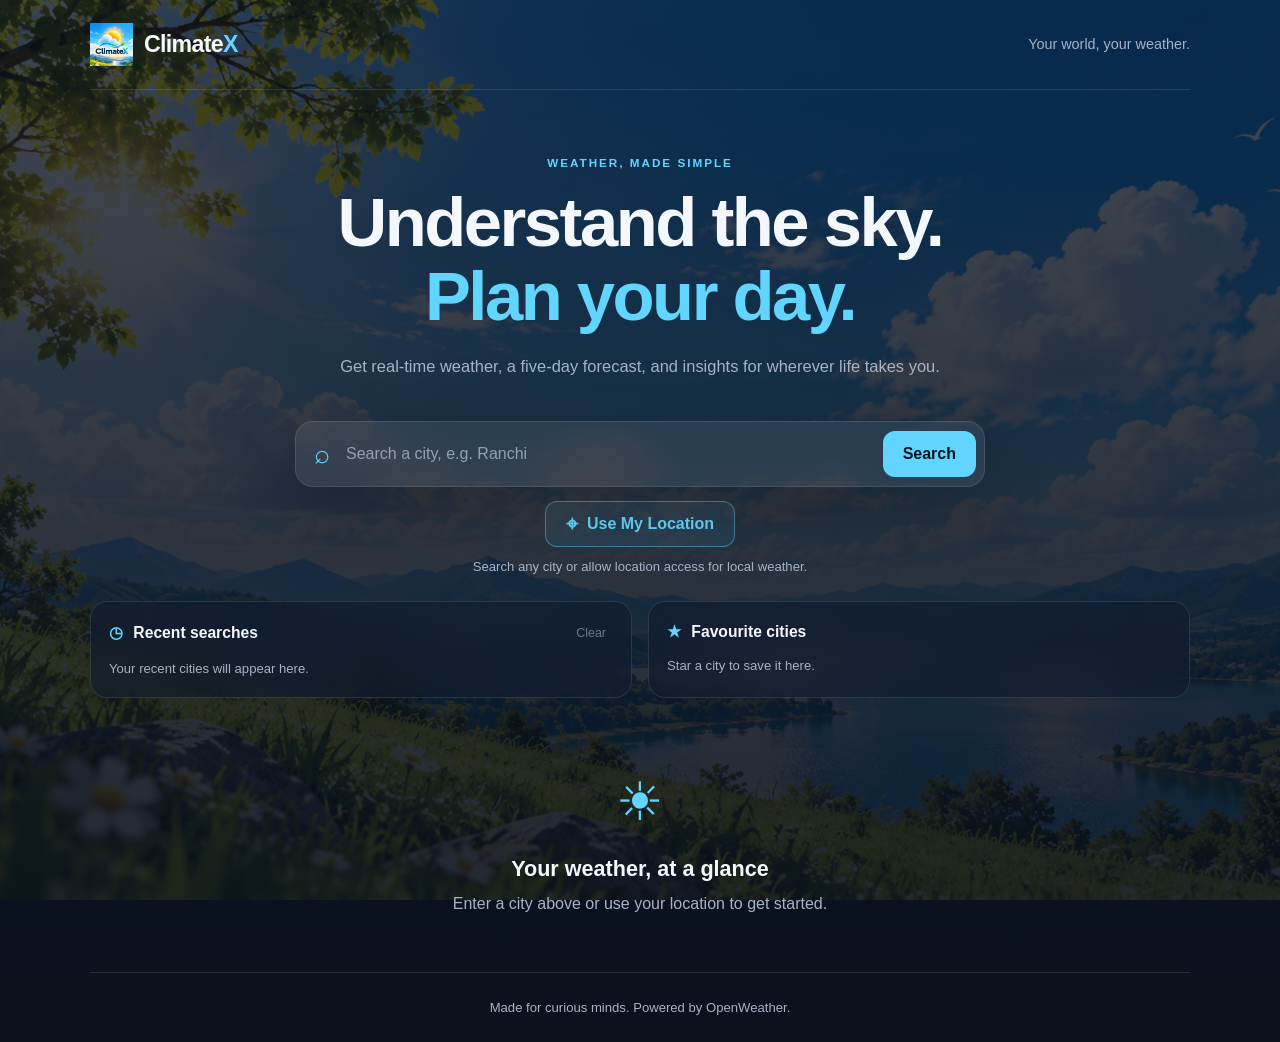
==== commit c46b6fff: "Add recent searches and favourite cities" ====
--- a/index.html
+++ b/index.html
@@ -49,6 +49,27 @@
                 <p class="search-hint">Search any city or allow location access for local weather.</p>
             </section>
 
+            <section id="savedCitiesSection" class="saved-cities-section" aria-label="Saved cities">
+                <div class="saved-group" id="recentGroup">
+                    <div class="saved-heading">
+                        <h2><span aria-hidden="true">◷</span> Recent searches</h2>
+                        <button type="button" id="clearRecentBtn" class="text-btn">Clear</button>
+                    </div>
+                    <div id="recentCities" class="city-chips">
+                        <p class="saved-empty">Your recent cities will appear here.</p>
+                    </div>
+                </div>
+
+                <div class="saved-group" id="favouritesGroup">
+                    <div class="saved-heading">
+                        <h2><span aria-hidden="true">★</span> Favourite cities</h2>
+                    </div>
+                    <div id="favouriteCities" class="city-chips">
+                        <p class="saved-empty">Star a city to save it here.</p>
+                    </div>
+                </div>
+            </section>
+
             <div id="loading" class="status-message" role="status" aria-live="polite" hidden>
                 <span class="spinner" aria-hidden="true"></span>
                 <span>Getting your weather...</span>
@@ -64,7 +85,14 @@
                         <p id="countryName" class="muted-text"></p>
                         <p id="currentDateTime" class="muted-text"></p>
                     </div>
-                    <button type="button" id="refreshBtn" class="icon-btn" aria-label="Refresh weather" title="Refresh weather">↻</button>
+
+                    <div class="weather-actions">
+                        <button type="button" id="favouriteBtn" class="favourite-btn" aria-pressed="false" title="Add to favourites">
+                            <span id="favouriteIcon" aria-hidden="true">☆</span>
+                            <span id="favouriteBtnText">Add favourite</span>
+                        </button>
+                        <button type="button" id="refreshBtn" class="icon-btn" aria-label="Refresh weather" title="Refresh weather">↻</button>
+                    </div>
                 </div>
 
                 <div class="current-weather-main">
--- a/style.css
+++ b/style.css
@@ -143,7 +143,7 @@
 
 .search-section {
     width: min(690px, 100%);
-    margin: 12px auto 32px;
+    margin: 12px auto 24px;
     text-align: center;
 }
 
@@ -231,6 +231,113 @@
     font-size: 0.82rem;
 }
 
+/* Recent searches and favourites */
+
+.saved-cities-section {
+    display: grid;
+    grid-template-columns: repeat(2, minmax(0, 1fr));
+    gap: 16px;
+    margin: 0 0 30px;
+}
+
+.saved-group {
+    min-width: 0;
+    padding: 18px;
+    border: 1px solid var(--border);
+    border-radius: 17px;
+    background: rgba(18, 29, 46, 0.65);
+    backdrop-filter: blur(14px);
+}
+
+.saved-heading {
+    display: flex;
+    align-items: center;
+    justify-content: space-between;
+    gap: 10px;
+    margin-bottom: 13px;
+}
+
+.saved-heading h2 {
+    margin: 0;
+    font-size: 0.98rem;
+    font-weight: 750;
+}
+
+.saved-heading h2 span {
+    margin-right: 6px;
+    color: var(--accent);
+}
+
+.text-btn {
+    padding: 4px 7px;
+    border: 0;
+    color: var(--muted);
+    background: transparent;
+    font-size: 0.78rem;
+}
+
+.text-btn:hover {
+    color: var(--accent);
+}
+
+.city-chips {
+    display: flex;
+    flex-wrap: wrap;
+    gap: 8px;
+}
+
+.city-chip {
+    display: inline-flex;
+    align-items: center;
+    gap: 8px;
+    max-width: 100%;
+    padding: 7px 10px;
+    border: 1px solid var(--border);
+    border-radius: 999px;
+    color: var(--text);
+    background: var(--surface-light);
+    transition: border-color 0.2s ease, background 0.2s ease;
+}
+
+.city-chip:hover {
+    border-color: rgba(98, 213, 255, 0.5);
+    background: rgba(98, 213, 255, 0.1);
+}
+
+.city-chip-name {
+    overflow: hidden;
+    max-width: 180px;
+    text-overflow: ellipsis;
+    white-space: nowrap;
+    font-size: 0.82rem;
+}
+
+.chip-remove {
+    display: inline-grid;
+    width: 19px;
+    height: 19px;
+    flex-shrink: 0;
+    place-items: center;
+    padding: 0;
+    border: 0;
+    border-radius: 50%;
+    color: var(--muted);
+    background: rgba(255, 255, 255, 0.07);
+    font-size: 0.9rem;
+    line-height: 1;
+}
+
+.chip-remove:hover {
+    color: #fff;
+    background: rgba(255, 100, 120, 0.55);
+}
+
+.saved-empty {
+    margin: 0;
+    color: var(--muted);
+    font-size: 0.82rem;
+}
+
 .glass-card {
     border: 1px solid var(--border);
     border-radius: var(--radius);
@@ -268,9 +375,47 @@
     font-size: 0.9rem;
 }
 
+.weather-actions {
+    display: flex;
+    align-items: center;
+    gap: 9px;
+}
+
+.favourite-btn {
+    display: inline-flex;
+    align-items: center;
+    justify-content: center;
+    gap: 7px;
+    min-height: 42px;
+    padding: 0 12px;
+    border: 1px solid var(--border);
+    border-radius: 12px;
+    color: var(--muted);
+    background: var(--surface-light);
+    font-size: 0.82rem;
+    font-weight: 700;
+    transition: color 0.2s ease, border-color 0.2s ease, background 0.2s ease;
+}
+
+.favourite-btn span:first-child {
+    font-size: 1.2rem;
+}
+
+.favourite-btn:hover {
+    border-color: rgba(255, 213, 98, 0.5);
+    color: #ffdc75;
+}
+
+.favourite-btn.is-favourite {
+    border-color: rgba(255, 213, 98, 0.4);
+    color: #ffdc75;
+    background: rgba(255, 213, 98, 0.09);
+}
+
 .icon-btn {
     width: 43px;
     height: 43px;
+    flex-shrink: 0;
     border: 1px solid var(--border);
     border-radius: 13px;
     color: var(--accent);
@@ -634,6 +779,10 @@
     .forecast-grid {
         grid-template-columns: repeat(3, minmax(0, 1fr));
     }
+
+    .saved-cities-section {
+        grid-template-columns: 1fr;
+    }
 }
 
 @media (max-width: 560px) {
@@ -682,6 +831,23 @@
 
     .primary-btn {
         padding: 0 13px;
+    }
+
+    .saved-group {
+        padding: 14px;
+    }
+
+    .weather-card-top {
+        align-items: flex-start;
+    }
+
+    .weather-actions {
+        flex-wrap: wrap;
+        justify-content: flex-end;
+    }
+
+    .favourite-btn {
+        padding: 0 9px;
     }
 
     .current-weather-main {
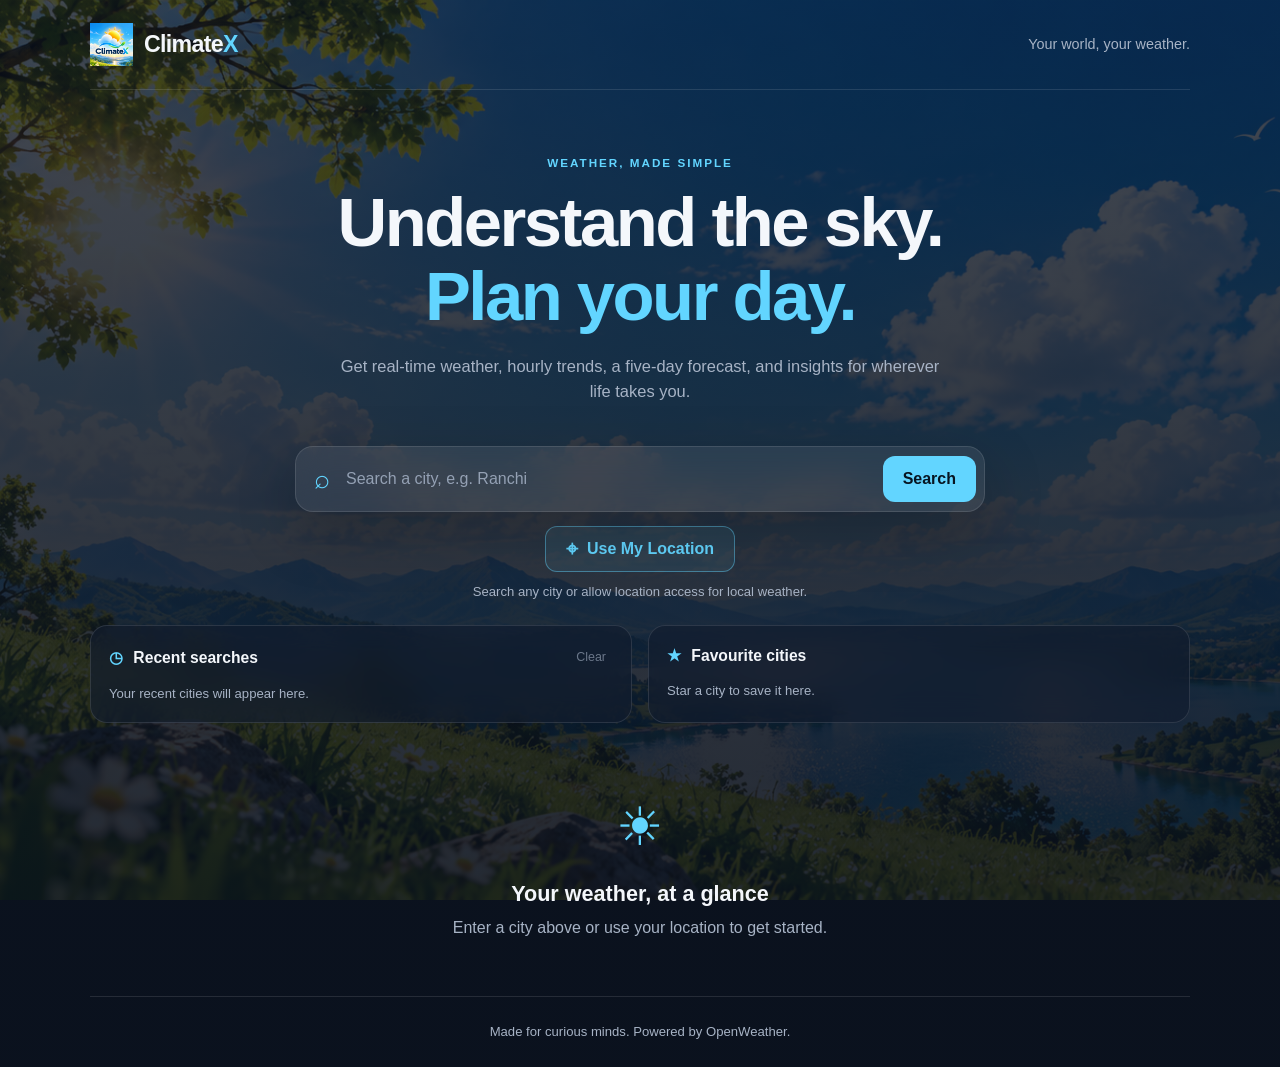
==== commit 0cc6c6da: "Add hourly forecast and temperature trend chart" ====
--- a/index.html
+++ b/index.html
@@ -4,7 +4,7 @@
     <meta charset="UTF-8">
     <meta name="viewport" content="width=device-width, initial-scale=1.0">
     <meta name="theme-color" content="#101827">
-    <meta name="description" content="ClimateX gives you current weather, a five-day forecast, and helpful weather insights.">
+    <meta name="description" content="ClimateX gives you current weather, hourly trends, a five-day forecast, and helpful weather insights.">
     <title>ClimateX | Weather Forecast</title>
     <link rel="stylesheet" href="style.css">
 </head>
@@ -23,7 +23,7 @@
                 <p class="eyebrow">WEATHER, MADE SIMPLE</p>
                 <h1>Understand the sky.<br><span>Plan your day.</span></h1>
                 <p class="hero-description">
-                    Get real-time weather, a five-day forecast, and insights for wherever life takes you.
+                    Get real-time weather, hourly trends, a five-day forecast, and insights for wherever life takes you.
                 </p>
             </section>
 
@@ -50,7 +50,7 @@
             </section>
 
             <section id="savedCitiesSection" class="saved-cities-section" aria-label="Saved cities">
-                <div class="saved-group" id="recentGroup">
+                <div class="saved-group">
                     <div class="saved-heading">
                         <h2><span aria-hidden="true">◷</span> Recent searches</h2>
                         <button type="button" id="clearRecentBtn" class="text-btn">Clear</button>
@@ -60,7 +60,7 @@
                     </div>
                 </div>
 
-                <div class="saved-group" id="favouritesGroup">
+                <div class="saved-group">
                     <div class="saved-heading">
                         <h2><span aria-hidden="true">★</span> Favourite cities</h2>
                     </div>
@@ -142,6 +142,31 @@
                 <div id="insightsGrid" class="insights-grid"></div>
             </section>
 
+            <section id="hourlySection" class="content-section" hidden>
+                <div class="section-heading">
+                    <div>
+                        <p class="section-kicker">THE NEXT 24 HOURS</p>
+                        <h2>Hourly Forecast</h2>
+                    </div>
+                    <p id="hourlyLocation" class="section-description"></p>
+                </div>
+
+                <div id="hourlyError" class="forecast-error" role="status" hidden></div>
+                <div id="hourlyGrid" class="hourly-grid"></div>
+
+                <div class="chart-panel">
+                    <div class="chart-heading">
+                        <div>
+                            <h3>Temperature trend</h3>
+                            <p>See how the temperature changes over the coming hours.</p>
+                        </div>
+                        <span id="chartUnitLabel" class="chart-unit-label">°C</span>
+                    </div>
+                    <div id="temperatureChart" class="temperature-chart" role="img" aria-label="Hourly temperature trend chart"></div>
+                    <p class="chart-footnote">Forecast estimates are shown at the intervals supplied by OpenWeather.</p>
+                </div>
+            </section>
+
             <section id="forecastSection" class="content-section" hidden>
                 <div class="section-heading">
                     <div>
--- a/style.css
+++ b/style.css
@@ -12,13 +12,9 @@
     --shadow: 0 20px 60px rgba(0, 0, 0, 0.22);
 }
 
-* {
-    box-sizing: border-box;
-}
-
-html {
-    scroll-behavior: smooth;
-}
+* { box-sizing: border-box; }
+
+html { scroll-behavior: smooth; }
 
 body {
     margin: 0;
@@ -30,32 +26,19 @@
         var(--background);
     font-family: Inter, "Segoe UI", Arial, sans-serif;
     line-height: 1.5;
-}
-
-button,
-input {
-    font: inherit;
-}
-
-button {
-    cursor: pointer;
-}
-
-button:focus-visible,
-input:focus-visible,
-a:focus-visible {
+    transition: background 0.8s ease, color 0.5s ease;
+}
+
+button, input { font: inherit; }
+button { cursor: pointer; }
+
+button:focus-visible, input:focus-visible, a:focus-visible {
     outline: 2px solid var(--accent);
     outline-offset: 4px;
 }
 
-button:disabled {
-    cursor: not-allowed;
-    opacity: 0.6;
-}
-
-[hidden] {
-    display: none !important;
-}
+button:disabled { cursor: not-allowed; opacity: 0.6; }
+[hidden] { display: none !important; }
 
 .page-shell {
     width: min(1100px, calc(100% - 40px));
@@ -82,28 +65,13 @@
     text-decoration: none;
 }
 
-.brand-logo {
-    width: 43px;
-    height: 43px;
-    object-fit: contain;
-}
-
-.brand-accent {
-    color: var(--accent);
-}
-
-.header-tagline,
-.muted-text,
-.search-hint,
-.section-description,
-.forecast-note {
-    color: var(--muted);
-}
-
-.header-tagline {
-    margin: 0;
-    font-size: 0.9rem;
-}
+.brand-logo { width: 43px; height: 43px; object-fit: contain; }
+.brand-accent { color: var(--accent); }
+
+.header-tagline, .muted-text, .search-hint,
+.section-description, .forecast-note { color: var(--muted); }
+
+.header-tagline { margin: 0; font-size: 0.9rem; }
 
 .hero {
     padding: 64px 0 30px;
@@ -111,17 +79,14 @@
     animation: rise-in 0.65s ease both;
 }
 
-.eyebrow,
-.section-kicker {
+.eyebrow, .section-kicker {
     color: var(--accent);
     font-size: 0.73rem;
     font-weight: 800;
     letter-spacing: 2px;
 }
 
-.eyebrow {
-    margin: 0 0 14px;
-}
+.eyebrow { margin: 0 0 14px; }
 
 .hero h1 {
     margin: 0;
@@ -130,9 +95,7 @@
     letter-spacing: -2.5px;
 }
 
-.hero h1 span {
-    color: var(--accent);
-}
+.hero h1 span { color: var(--accent); }
 
 .hero-description {
     max-width: 600px;
@@ -176,16 +139,10 @@
     background: transparent;
 }
 
-.search-form input::placeholder {
-    color: #94a1b4;
-}
-
-.search-form input:focus-visible {
-    outline: none;
-}
-
-.primary-btn,
-.location-btn {
+.search-form input::placeholder { color: #94a1b4; }
+.search-form input:focus-visible { outline: none; }
+
+.primary-btn, .location-btn {
     display: inline-flex;
     align-items: center;
     justify-content: center;
@@ -211,25 +168,19 @@
 
 .location-btn {
     margin-top: 14px;
-    border: 1px solid rgba(98, 213, 255, 0.45);
+    border: 1px solid color-mix(in srgb, var(--accent) 45%, transparent);
     color: var(--accent);
-    background: rgba(98, 213, 255, 0.075);
+    background: color-mix(in srgb, var(--accent) 8%, transparent);
 }
 
 .location-btn:hover:not(:disabled) {
     transform: translateY(-1px);
     border-color: var(--accent);
-    background: rgba(98, 213, 255, 0.15);
-}
-
-.location-btn span:first-child {
-    font-size: 1.3rem;
-}
-
-.search-hint {
-    margin: 10px 0 0;
-    font-size: 0.82rem;
-}
+    background: color-mix(in srgb, var(--accent) 15%, transparent);
+}
+
+.location-btn span:first-child { font-size: 1.3rem; }
+.search-hint { margin: 10px 0 0; font-size: 0.82rem; }
 
 /* Recent searches and favourites */
 
@@ -257,16 +208,8 @@
     margin-bottom: 13px;
 }
 
-.saved-heading h2 {
-    margin: 0;
-    font-size: 0.98rem;
-    font-weight: 750;
-}
-
-.saved-heading h2 span {
-    margin-right: 6px;
-    color: var(--accent);
-}
+.saved-heading h2 { margin: 0; font-size: 0.98rem; font-weight: 750; }
+.saved-heading h2 span { margin-right: 6px; color: var(--accent); }
 
 .text-btn {
     padding: 4px 7px;
@@ -276,15 +219,8 @@
     font-size: 0.78rem;
 }
 
-.text-btn:hover {
-    color: var(--accent);
-}
-
-.city-chips {
-    display: flex;
-    flex-wrap: wrap;
-    gap: 8px;
-}
+.text-btn:hover { color: var(--accent); }
+.city-chips { display: flex; flex-wrap: wrap; gap: 8px; }
 
 .city-chip {
     display: inline-flex;
@@ -300,16 +236,8 @@
 }
 
 .city-chip:hover {
-    border-color: rgba(98, 213, 255, 0.5);
-    background: rgba(98, 213, 255, 0.1);
-}
-
-.city-chip-name {
-    overflow: hidden;
-    max-width: 180px;
-    text-overflow: ellipsis;
-    white-space: nowrap;
-    font-size: 0.82rem;
+    border-color: color-mix(in srgb, var(--accent) 50%, transparent);
+    background: color-mix(in srgb, var(--accent) 10%, transparent);
 }
 
 .chip-remove {
@@ -327,16 +255,10 @@
     line-height: 1;
 }
 
-.chip-remove:hover {
-    color: #fff;
-    background: rgba(255, 100, 120, 0.55);
-}
-
-.saved-empty {
-    margin: 0;
-    color: var(--muted);
-    font-size: 0.82rem;
-}
+.chip-remove:hover { color: #fff; background: rgba(255, 100, 120, 0.55); }
+.saved-empty { margin: 0; color: var(--muted); font-size: 0.82rem; }
+
+/* Current weather */
 
 .glass-card {
     border: 1px solid var(--border);
@@ -351,29 +273,22 @@
     animation: rise-in 0.5s ease both;
 }
 
-.weather-card-top,
-.section-heading {
+.weather-card-top, .section-heading {
     display: flex;
     align-items: flex-start;
     justify-content: space-between;
     gap: 18px;
 }
 
-.section-kicker {
-    margin: 0 0 6px;
-}
-
-.weather-card h2,
-.section-heading h2 {
+.section-kicker { margin: 0 0 6px; }
+
+.weather-card h2, .section-heading h2 {
     margin: 0;
     font-size: clamp(1.5rem, 3vw, 2rem);
     letter-spacing: -0.7px;
 }
 
-.weather-card-top .muted-text {
-    margin: 4px 0 0;
-    font-size: 0.9rem;
-}
+.weather-card-top .muted-text { margin: 4px 0 0; font-size: 0.9rem; }
 
 .weather-actions {
     display: flex;
@@ -397,9 +312,7 @@
     transition: color 0.2s ease, border-color 0.2s ease, background 0.2s ease;
 }
 
-.favourite-btn span:first-child {
-    font-size: 1.2rem;
-}
+.favourite-btn span:first-child { font-size: 1.2rem; }
 
 .favourite-btn:hover {
     border-color: rgba(255, 213, 98, 0.5);
@@ -427,7 +340,7 @@
 
 .icon-btn:hover:not(:disabled) {
     transform: rotate(45deg);
-    background: rgba(98, 213, 255, 0.12);
+    background: color-mix(in srgb, var(--accent) 12%, transparent);
 }
 
 .current-weather-main {
@@ -449,19 +362,11 @@
     width: 112px;
     height: 112px;
     object-fit: contain;
-    filter: drop-shadow(0 8px 20px rgba(98, 213, 255, 0.15));
-}
-
-.condition-text {
-    margin: 0;
-    font-weight: 650;
-    text-transform: capitalize;
-}
-
-.temperature-block {
-    min-width: 190px;
-    text-align: right;
-}
+    filter: drop-shadow(0 8px 20px color-mix(in srgb, var(--accent) 15%, transparent));
+}
+
+.condition-text { margin: 0; font-weight: 650; text-transform: capitalize; }
+.temperature-block { min-width: 190px; text-align: right; }
 
 .temperature-line {
     display: flex;
@@ -474,16 +379,8 @@
     line-height: 1;
 }
 
-.temperature-symbol {
-    padding-top: 8px;
-    color: var(--accent);
-    font-size: 2rem;
-    letter-spacing: 0;
-}
-
-.temperature-block .muted-text {
-    margin: 12px 0;
-}
+.temperature-symbol { padding-top: 8px; color: var(--accent); font-size: 2rem; letter-spacing: 0; }
+.temperature-block .muted-text { margin: 12px 0; }
 
 .unit-toggle {
     display: inline-flex;
@@ -504,10 +401,7 @@
     font-weight: 700;
 }
 
-.unit-btn.active {
-    color: #071521;
-    background: var(--accent);
-}
+.unit-btn.active { color: #071521; background: var(--accent); }
 
 .weather-details {
     display: grid;
@@ -527,37 +421,15 @@
     background: var(--surface-light);
 }
 
-.detail-icon {
-    font-size: 1.5rem;
-}
-
-.detail-label {
-    margin: 0;
-    color: var(--muted);
-    font-size: 0.82rem;
-}
-
-.detail-value {
-    margin: 3px 0 0;
-    font-size: 1.1rem;
-    font-weight: 750;
-}
-
-.content-section {
-    margin-top: 42px;
-    animation: rise-in 0.55s ease both;
-}
-
-.section-heading {
-    align-items: flex-end;
-    margin-bottom: 18px;
-}
-
-.section-heading .section-description {
-    margin: 0;
-    font-size: 0.88rem;
-    text-align: right;
-}
+.detail-icon { font-size: 1.5rem; }
+.detail-label { margin: 0; color: var(--muted); font-size: 0.82rem; }
+.detail-value { margin: 3px 0 0; font-size: 1.1rem; font-weight: 750; }
+
+/* Sections and insight cards */
+
+.content-section { margin-top: 42px; animation: rise-in 0.55s ease both; }
+.section-heading { align-items: flex-end; margin-bottom: 18px; }
+.section-heading .section-description { margin: 0; font-size: 0.88rem; text-align: right; }
 
 .insights-grid {
     display: grid;
@@ -574,26 +446,132 @@
     transition: transform 0.2s ease, border-color 0.2s ease;
 }
 
-.insight-card:hover,
-.forecast-card:hover {
+.insight-card:hover, .forecast-card:hover {
     transform: translateY(-3px);
-    border-color: rgba(98, 213, 255, 0.42);
-}
-
-.insight-icon {
-    font-size: 1.5rem;
-}
-
-.insight-card h3 {
-    margin: 10px 0 5px;
-    font-size: 0.98rem;
-}
-
-.insight-card p {
+    border-color: color-mix(in srgb, var(--accent) 42%, transparent);
+}
+
+.insight-icon { font-size: 1.5rem; }
+.insight-card h3 { margin: 10px 0 5px; font-size: 0.98rem; }
+.insight-card p { margin: 0; color: var(--muted); font-size: 0.85rem; }
+
+/* Hourly forecast */
+
+.hourly-grid {
+    display: grid;
+    grid-auto-columns: minmax(105px, 1fr);
+    grid-auto-flow: column;
+    gap: 11px;
+    overflow-x: auto;
+    padding: 3px 2px 13px;
+    scrollbar-width: thin;
+    scrollbar-color: var(--accent) transparent;
+}
+
+.hourly-card {
+    min-width: 0;
+    padding: 15px 10px;
+    border: 1px solid var(--border);
+    border-radius: 16px;
+    background: var(--surface-light);
+    text-align: center;
+    transition: transform 0.2s ease, border-color 0.2s ease;
+}
+
+.hourly-card:hover {
+    transform: translateY(-3px);
+    border-color: color-mix(in srgb, var(--accent) 45%, transparent);
+}
+
+.hourly-time {
     margin: 0;
     color: var(--muted);
-    font-size: 0.85rem;
-}
+    font-size: 0.78rem;
+    font-weight: 650;
+}
+
+.hourly-icon {
+    display: block;
+    width: 58px;
+    height: 58px;
+    margin: 8px auto;
+    object-fit: contain;
+}
+
+.hourly-temperature {
+    margin: 0;
+    font-size: 1.15rem;
+    font-weight: 800;
+}
+
+.hourly-condition {
+    min-height: 34px;
+    margin: 5px 0 0;
+    color: var(--muted);
+    font-size: 0.73rem;
+    text-transform: capitalize;
+}
+
+.hourly-rain {
+    margin: 9px 0 0;
+    color: var(--accent);
+    font-size: 0.75rem;
+}
+
+.chart-panel {
+    margin-top: 22px;
+    padding: clamp(18px, 3vw, 26px);
+    border: 1px solid var(--border);
+    border-radius: 20px;
+    background: var(--surface);
+    box-shadow: var(--shadow);
+    backdrop-filter: blur(16px);
+}
+
+.chart-heading {
+    display: flex;
+    align-items: flex-start;
+    justify-content: space-between;
+    gap: 16px;
+}
+
+.chart-heading h3 { margin: 0; font-size: 1.08rem; }
+
+.chart-heading p {
+    margin: 5px 0 0;
+    color: var(--muted);
+    font-size: 0.83rem;
+}
+
+.chart-unit-label {
+    padding: 5px 10px;
+    border: 1px solid var(--border);
+    border-radius: 9px;
+    color: var(--accent);
+    font-size: 0.83rem;
+    font-weight: 750;
+}
+
+.temperature-chart {
+    width: 100%;
+    min-height: 210px;
+    margin-top: 12px;
+}
+
+.temperature-chart svg {
+    display: block;
+    width: 100%;
+    height: auto;
+    overflow: visible;
+}
+
+.chart-footnote {
+    margin: 7px 0 0;
+    color: var(--muted);
+    font-size: 0.76rem;
+}
+
+/* Five-day forecast */
 
 .forecast-grid {
     display: grid;
@@ -611,32 +589,10 @@
     transition: transform 0.2s ease, border-color 0.2s ease;
 }
 
-.forecast-day {
-    margin: 0;
-    font-size: 0.9rem;
-    font-weight: 750;
-}
-
-.forecast-date {
-    margin: 3px 0 0;
-    color: var(--muted);
-    font-size: 0.75rem;
-}
-
-.forecast-icon {
-    width: 66px;
-    height: 66px;
-    margin: 7px auto;
-    object-fit: contain;
-}
-
-.forecast-condition {
-    min-height: 36px;
-    margin: 0;
-    color: var(--muted);
-    font-size: 0.77rem;
-    text-transform: capitalize;
-}
+.forecast-day { margin: 0; font-size: 0.9rem; font-weight: 750; }
+.forecast-date { margin: 3px 0 0; color: var(--muted); font-size: 0.75rem; }
+.forecast-icon { width: 66px; height: 66px; margin: 7px auto; object-fit: contain; }
+.forecast-condition { min-height: 36px; margin: 0; color: var(--muted); font-size: 0.77rem; text-transform: capitalize; }
 
 .forecast-temperatures {
     display: flex;
@@ -647,24 +603,11 @@
     font-weight: 750;
 }
 
-.forecast-low {
-    color: var(--muted);
-    font-weight: 500;
-}
-
-.forecast-humidity {
-    margin: 10px 0 0;
-    color: var(--muted);
-    font-size: 0.76rem;
-}
-
-.forecast-note {
-    margin: 14px 0 0;
-    font-size: 0.78rem;
-}
-
-.forecast-status,
-.forecast-error {
+.forecast-low { color: var(--muted); font-weight: 500; }
+.forecast-humidity { margin: 10px 0 0; color: var(--muted); font-size: 0.76rem; }
+.forecast-note { margin: 14px 0 0; font-size: 0.78rem; }
+
+.forecast-status, .forecast-error {
     padding: 13px 16px;
     margin-bottom: 14px;
     border-radius: 12px;
@@ -677,6 +620,8 @@
     color: var(--danger);
 }
 
+/* Loading, errors, footer */
+
 .status-message {
     display: flex;
     align-items: center;
@@ -689,7 +634,7 @@
 .spinner {
     width: 20px;
     height: 20px;
-    border: 2px solid rgba(98, 213, 255, 0.25);
+    border: 2px solid color-mix(in srgb, var(--accent) 25%, transparent);
     border-top-color: var(--accent);
     border-radius: 50%;
     animation: spin 0.8s linear infinite;
@@ -706,26 +651,10 @@
     text-align: center;
 }
 
-.empty-state {
-    padding: 34px 20px 56px;
-    text-align: center;
-}
-
-.empty-state-icon {
-    color: var(--accent);
-    font-size: 3.3rem;
-    animation: float 3s ease-in-out infinite;
-}
-
-.empty-state h2 {
-    margin: 12px 0 6px;
-    font-size: 1.35rem;
-}
-
-.empty-state p {
-    margin: 0;
-    color: var(--muted);
-}
+.empty-state { padding: 34px 20px 56px; text-align: center; }
+.empty-state-icon { color: var(--accent); font-size: 3.3rem; animation: float 3s ease-in-out infinite; }
+.empty-state h2 { margin: 12px 0 6px; font-size: 1.35rem; }
+.empty-state p { margin: 0; color: var(--muted); }
 
 .site-footer {
     padding: 25px 0;
@@ -735,9 +664,7 @@
     text-align: center;
 }
 
-.site-footer p {
-    margin: 0;
-}
+.site-footer p { margin: 0; }
 
 .visually-hidden {
     position: absolute;
@@ -751,19 +678,77 @@
     border: 0;
 }
 
-@keyframes spin {
-    to { transform: rotate(360deg); }
-}
+/* Dynamic weather themes */
+
+body.theme-sunny {
+    --accent: #ffd166;
+    --accent-strong: #ffad42;
+    --background: #352b30;
+    background:
+        radial-gradient(ellipse at 75% 12%, rgba(255, 190, 91, 0.28), transparent 35%),
+        linear-gradient(145deg, #342b3b 0%, #453544 45%, #182538 100%);
+}
+
+body.theme-cloudy {
+    --accent: #a9d7ed;
+    --accent-strong: #74b8d8;
+    --background: #263746;
+    background:
+        radial-gradient(ellipse at 30% 0%, rgba(180, 204, 220, 0.18), transparent 42%),
+        linear-gradient(145deg, #293d4d 0%, #1d2d40 55%, #111c2c 100%);
+}
+
+body.theme-rainy {
+    --accent: #75cfff;
+    --accent-strong: #419fda;
+    --background: #142a42;
+    background:
+        radial-gradient(ellipse at 70% 0%, rgba(66, 151, 204, 0.2), transparent 40%),
+        linear-gradient(145deg, #183953 0%, #14273e 55%, #0c1729 100%);
+}
+
+body.theme-stormy {
+    --accent: #c2b6ff;
+    --accent-strong: #9a8aff;
+    --background: #201f39;
+    background:
+        radial-gradient(ellipse at 60% 5%, rgba(142, 120, 211, 0.2), transparent 40%),
+        linear-gradient(145deg, #292843 0%, #1d2339 55%, #101727 100%);
+}
+
+body.theme-snowy {
+    --accent: #b9e8ff;
+    --accent-strong: #83cfff;
+    --background: #20384a;
+    background:
+        radial-gradient(ellipse at 50% 0%, rgba(199, 231, 255, 0.22), transparent 45%),
+        linear-gradient(145deg, #2d485b 0%, #203449 55%, #121f32 100%);
+}
+
+body.theme-night {
+    --accent: #b5c7ff;
+    --accent-strong: #879eff;
+    --background: #101629;
+    background:
+        radial-gradient(ellipse at 78% 5%, rgba(116, 134, 221, 0.2), transparent 34%),
+        linear-gradient(145deg, #171e39 0%, #10192e 55%, #090f1d 100%);
+}
+
+body.theme-sunny .hero h1 span,
+body.theme-night .hero h1 span {
+    text-shadow: 0 0 28px color-mix(in srgb, var(--accent) 20%, transparent);
+}
+
+body.theme-rainy .glass-card,
+body.theme-stormy .glass-card {
+    box-shadow: 0 20px 60px rgba(0, 0, 0, 0.28);
+}
+
+@keyframes spin { to { transform: rotate(360deg); } }
 
 @keyframes rise-in {
-    from {
-        opacity: 0;
-        transform: translateY(12px);
-    }
-    to {
-        opacity: 1;
-        transform: translateY(0);
-    }
+    from { opacity: 0; transform: translateY(12px); }
+    to { opacity: 1; transform: translateY(0); }
 }
 
 @keyframes float {
@@ -772,133 +757,45 @@
 }
 
 @media (max-width: 850px) {
-    .insights-grid {
-        grid-template-columns: repeat(2, minmax(0, 1fr));
-    }
-
-    .forecast-grid {
-        grid-template-columns: repeat(3, minmax(0, 1fr));
-    }
-
-    .saved-cities-section {
-        grid-template-columns: 1fr;
-    }
+    .insights-grid { grid-template-columns: repeat(2, minmax(0, 1fr)); }
+    .forecast-grid { grid-template-columns: repeat(3, minmax(0, 1fr)); }
+    .saved-cities-section { grid-template-columns: 1fr; }
+    .hourly-grid { grid-auto-columns: 108px; }
 }
 
 @media (max-width: 560px) {
-    .page-shell {
-        width: min(100% - 26px, 1100px);
-    }
-
-    .site-header {
-        min-height: 76px;
-    }
-
-    .brand {
-        font-size: 1.2rem;
-    }
-
-    .brand-logo {
-        width: 36px;
-        height: 36px;
-    }
-
-    .header-tagline {
-        max-width: 125px;
-        font-size: 0.75rem;
-        text-align: right;
-    }
-
-    .hero {
-        padding: 46px 0 24px;
-    }
-
-    .hero h1 {
-        letter-spacing: -1.5px;
-    }
-
-    .hero-description {
-        font-size: 0.92rem;
-    }
-
-    .search-form {
-        gap: 7px;
-    }
-
-    .search-form input {
-        font-size: 0.9rem;
-    }
-
-    .primary-btn {
-        padding: 0 13px;
-    }
-
-    .saved-group {
-        padding: 14px;
-    }
-
-    .weather-card-top {
-        align-items: flex-start;
-    }
-
-    .weather-actions {
-        flex-wrap: wrap;
-        justify-content: flex-end;
-    }
-
-    .favourite-btn {
-        padding: 0 9px;
-    }
-
-    .current-weather-main {
-        flex-direction: column;
-        gap: 20px;
-    }
-
-    .temperature-block {
-        text-align: center;
-    }
-
-    .temperature-line {
-        justify-content: center;
-    }
-
-    .weather-details {
-        gap: 9px;
-    }
-
-    .detail-item {
-        gap: 8px;
-        padding: 12px 9px;
-    }
-
-    .detail-value {
-        font-size: 0.98rem;
-    }
-
-    .section-heading {
-        flex-direction: column;
-        align-items: flex-start;
-        gap: 7px;
-    }
-
-    .section-heading .section-description {
-        text-align: left;
-    }
-
-    .forecast-grid {
-        grid-template-columns: repeat(2, minmax(0, 1fr));
-    }
-
-    .forecast-card:last-child:nth-child(odd) {
-        grid-column: 1 / -1;
-    }
+    .page-shell { width: min(100% - 26px, 1100px); }
+    .site-header { min-height: 76px; }
+    .brand { font-size: 1.2rem; }
+    .brand-logo { width: 36px; height: 36px; }
+    .header-tagline { max-width: 125px; font-size: 0.75rem; text-align: right; }
+    .hero { padding: 46px 0 24px; }
+    .hero h1 { letter-spacing: -1.5px; }
+    .hero-description { font-size: 0.92rem; }
+    .search-form { gap: 7px; }
+    .search-form input { font-size: 0.9rem; }
+    .primary-btn { padding: 0 13px; }
+    .saved-group { padding: 14px; }
+    .weather-card-top { align-items: flex-start; }
+    .weather-actions { flex-wrap: wrap; justify-content: flex-end; }
+    .favourite-btn { padding: 0 9px; }
+    .current-weather-main { flex-direction: column; gap: 20px; }
+    .temperature-block { text-align: center; }
+    .temperature-line { justify-content: center; }
+    .weather-details { gap: 9px; }
+    .detail-item { gap: 8px; padding: 12px 9px; }
+    .detail-value { font-size: 0.98rem; }
+    .section-heading { flex-direction: column; align-items: flex-start; gap: 7px; }
+    .section-heading .section-description { text-align: left; }
+    .forecast-grid { grid-template-columns: repeat(2, minmax(0, 1fr)); }
+    .forecast-card:last-child:nth-child(odd) { grid-column: 1 / -1; }
+    .chart-panel { padding: 16px 12px; }
+    .temperature-chart { min-height: 160px; }
+    .chart-heading p { max-width: 260px; }
 }
 
 @media (prefers-reduced-motion: reduce) {
-    *,
-    *::before,
-    *::after {
+    *, *::before, *::after {
         scroll-behavior: auto !important;
         animation-duration: 0.01ms !important;
         animation-iteration-count: 1 !important;
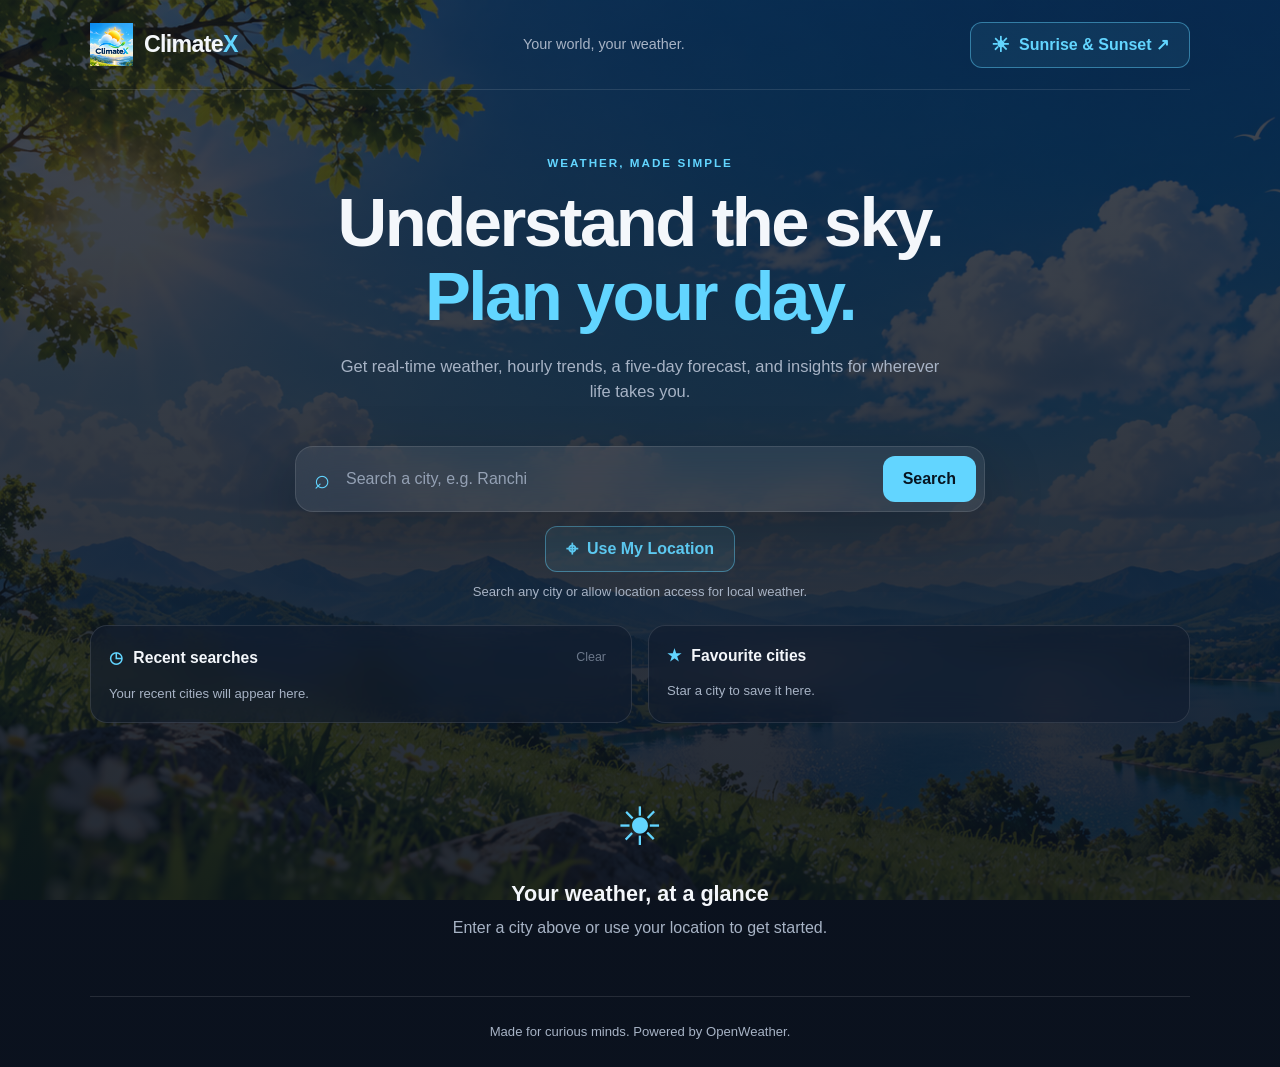
==== commit 3939af3c: "Add sunrise and sunset navigation" ====
--- a/index.html
+++ b/index.html
@@ -11,11 +11,22 @@
 <body>
     <div class="page-shell">
         <header class="site-header">
-            <a class="brand" href="#" aria-label="ClimateX home">
+            <a class="brand" href="index.html" aria-label="ClimateX home">
                 <img src="image/logo.png" alt="ClimateX logo" class="brand-logo">
                 <span>Climate<span class="brand-accent">X</span></span>
             </a>
+
             <p class="header-tagline">Your world, your weather.</p>
+
+            <a
+                href="sun-times.html"
+                class="location-btn"
+                style="margin-top: 0; text-decoration: none;"
+                aria-label="Explore sunrise and sunset times"
+            >
+                <span aria-hidden="true">☀</span>
+                <span>Sunrise &amp; Sunset ↗</span>
+            </a>
         </header>
 
         <main>
@@ -46,7 +57,9 @@
                     <span id="locationBtnText">Use My Location</span>
                 </button>
 
-                <p class="search-hint">Search any city or allow location access for local weather.</p>
+                <p class="search-hint">
+                    Search any city or allow location access for local weather.
+                </p>
             </section>
 
             <section id="savedCitiesSection" class="saved-cities-section" aria-label="Saved cities">
@@ -87,11 +100,24 @@
                     </div>
 
                     <div class="weather-actions">
-                        <button type="button" id="favouriteBtn" class="favourite-btn" aria-pressed="false" title="Add to favourites">
+                        <button
+                            type="button"
+                            id="favouriteBtn"
+                            class="favourite-btn"
+                            aria-pressed="false"
+                            title="Add to favourites"
+                        >
                             <span id="favouriteIcon" aria-hidden="true">☆</span>
                             <span id="favouriteBtnText">Add favourite</span>
                         </button>
-                        <button type="button" id="refreshBtn" class="icon-btn" aria-label="Refresh weather" title="Refresh weather">↻</button>
+
+                        <button
+                            type="button"
+                            id="refreshBtn"
+                            class="icon-btn"
+                            aria-label="Refresh weather"
+                            title="Refresh weather"
+                        >↻</button>
                     </div>
                 </div>
 
@@ -100,12 +126,15 @@
                         <img id="weatherIcon" src="" alt="" class="current-weather-icon">
                         <p id="condition" class="condition-text">Weather condition</p>
                     </div>
+
                     <div class="temperature-block">
                         <div class="temperature-line">
                             <span id="temperature">--</span>
                             <span id="temperatureUnit" class="temperature-symbol">°C</span>
                         </div>
+
                         <p class="muted-text">Feels like <span id="feelsLike">--</span></p>
+
                         <div class="unit-toggle" aria-label="Temperature unit">
                             <button type="button" id="celsiusBtn" class="unit-btn active" aria-pressed="true">°C</button>
                             <button type="button" id="fahrenheitBtn" class="unit-btn" aria-pressed="false">°F</button>
@@ -121,6 +150,7 @@
                             <p id="humidity" class="detail-value">--%</p>
                         </div>
                     </div>
+
                     <div class="detail-item">
                         <span class="detail-icon" aria-hidden="true">🌬️</span>
                         <div>
@@ -162,8 +192,17 @@
                         </div>
                         <span id="chartUnitLabel" class="chart-unit-label">°C</span>
                     </div>
-                    <div id="temperatureChart" class="temperature-chart" role="img" aria-label="Hourly temperature trend chart"></div>
-                    <p class="chart-footnote">Forecast estimates are shown at the intervals supplied by OpenWeather.</p>
+
+                    <div
+                        id="temperatureChart"
+                        class="temperature-chart"
+                        role="img"
+                        aria-label="Hourly temperature trend chart"
+                    ></div>
+
+                    <p class="chart-footnote">
+                        Forecast estimates are shown at the intervals supplied by OpenWeather.
+                    </p>
                 </div>
             </section>
 
@@ -176,10 +215,16 @@
                     <p id="forecastLocation" class="section-description"></p>
                 </div>
 
-                <div id="forecastLoading" class="forecast-status" hidden>Loading forecast...</div>
+                <div id="forecastLoading" class="forecast-status" hidden>
+                    Loading forecast...
+                </div>
+
                 <div id="forecastError" class="forecast-error" role="status" hidden></div>
                 <div id="forecastGrid" class="forecast-grid"></div>
-                <p id="forecastNote" class="forecast-note">Forecast temperatures are estimates from available forecast intervals.</p>
+
+                <p id="forecastNote" class="forecast-note">
+                    Forecast temperatures are estimates from available forecast intervals.
+                </p>
             </section>
 
             <section id="emptyState" class="empty-state" aria-live="polite">
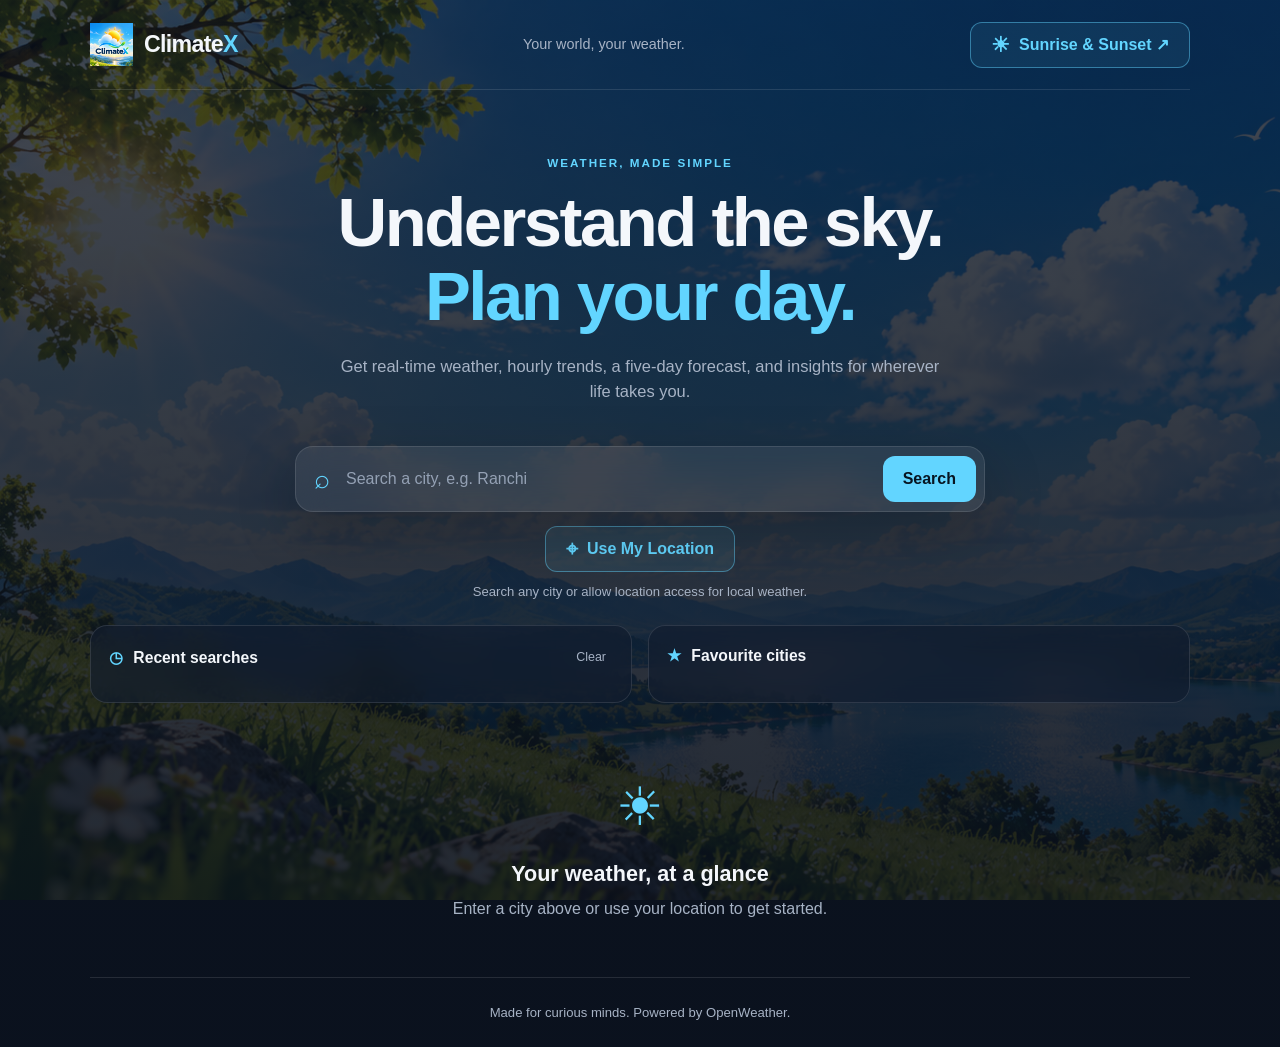
==== commit 09571a5c: "Update ClimateX weather dashboard" ====
--- a/index.html
+++ b/index.html
@@ -239,7 +239,7 @@
         </footer>
     </div>
 
-    <script src="config.js"></script>
+    
     <script src="scripts.js"></script>
 </body>
 </html>
